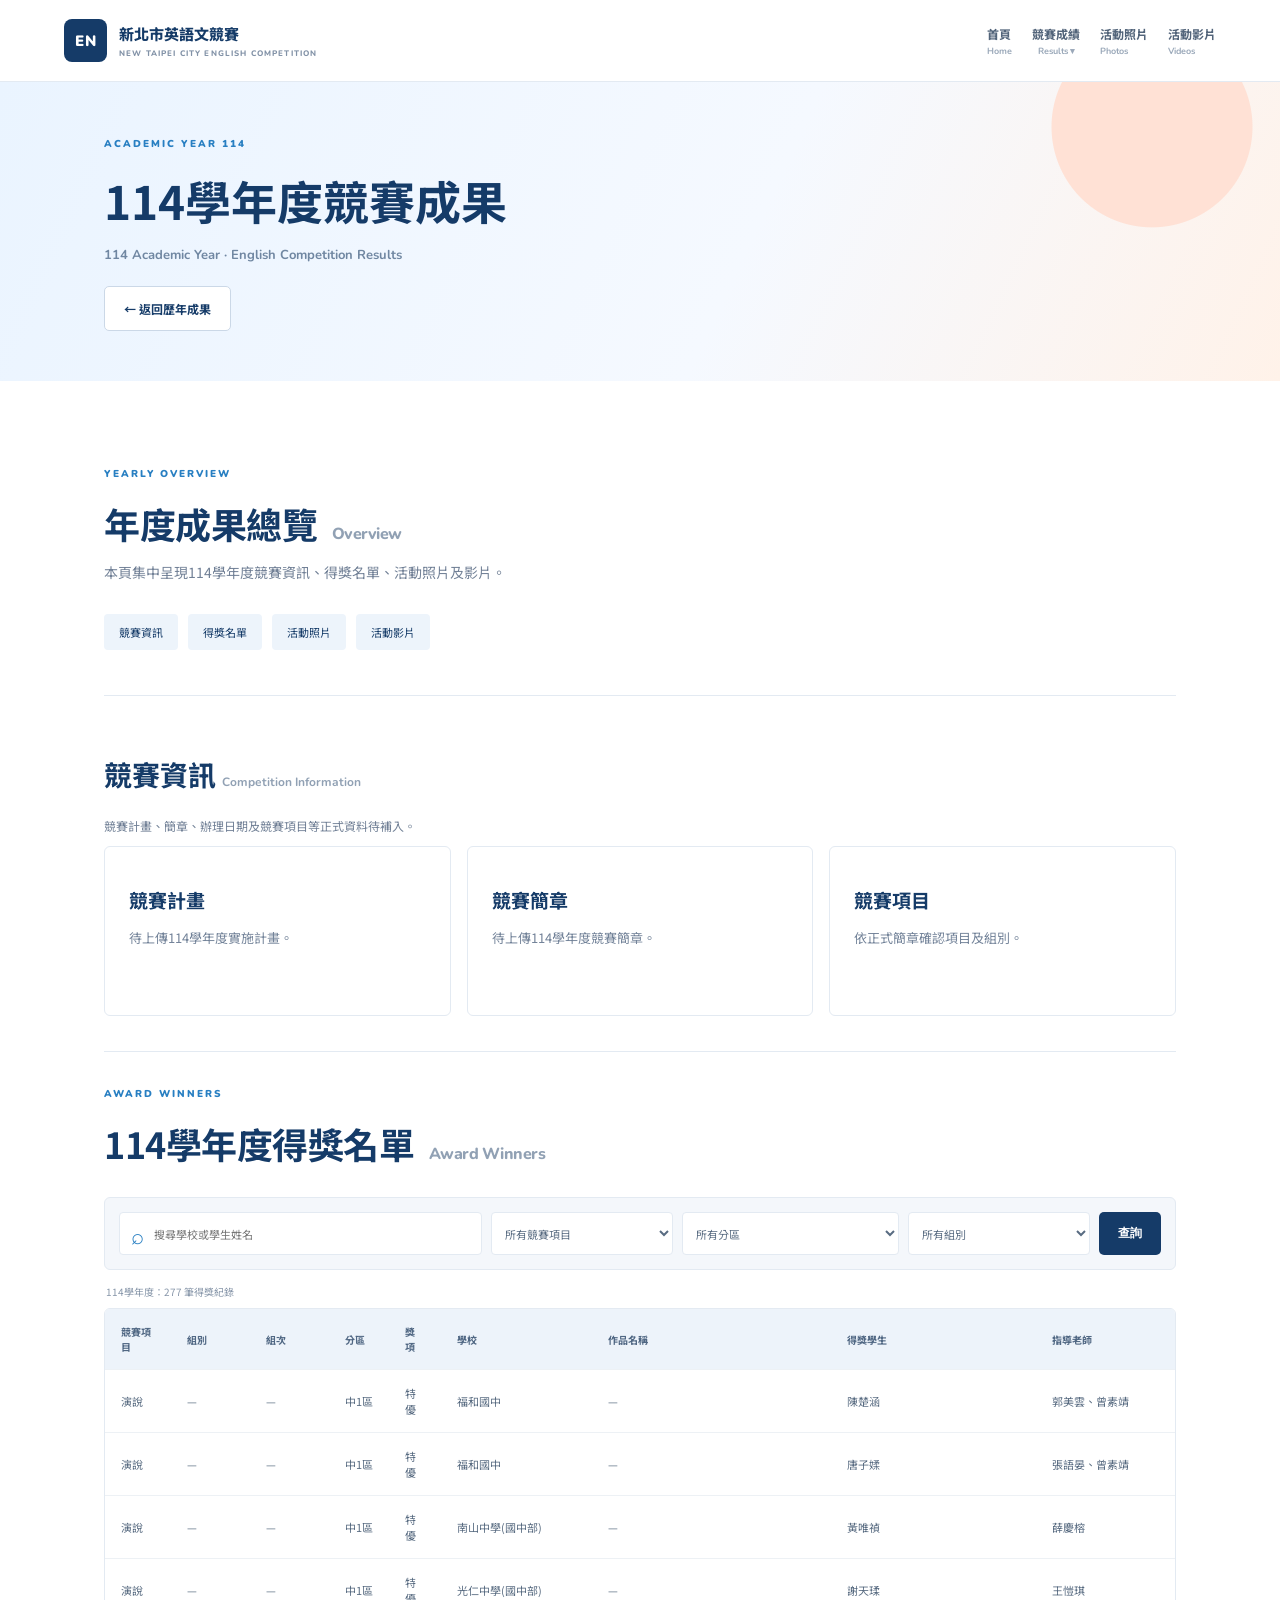
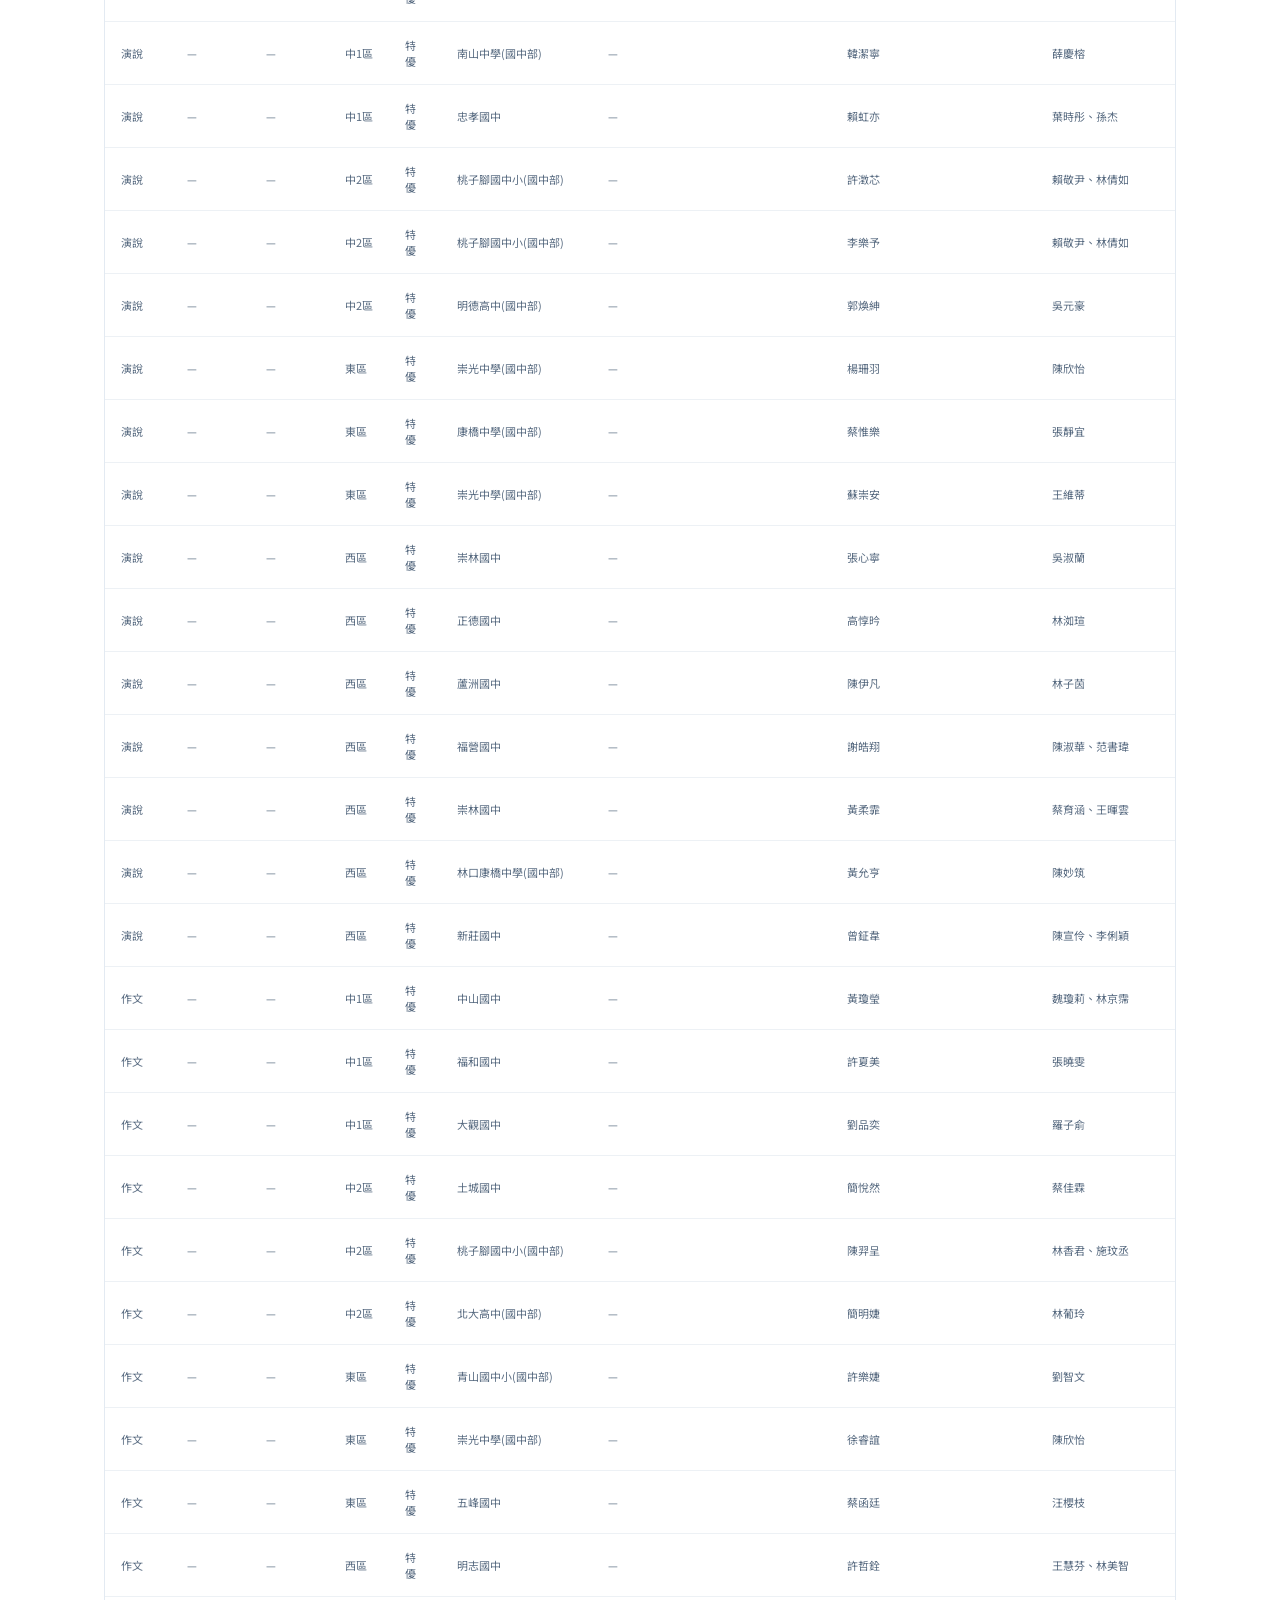
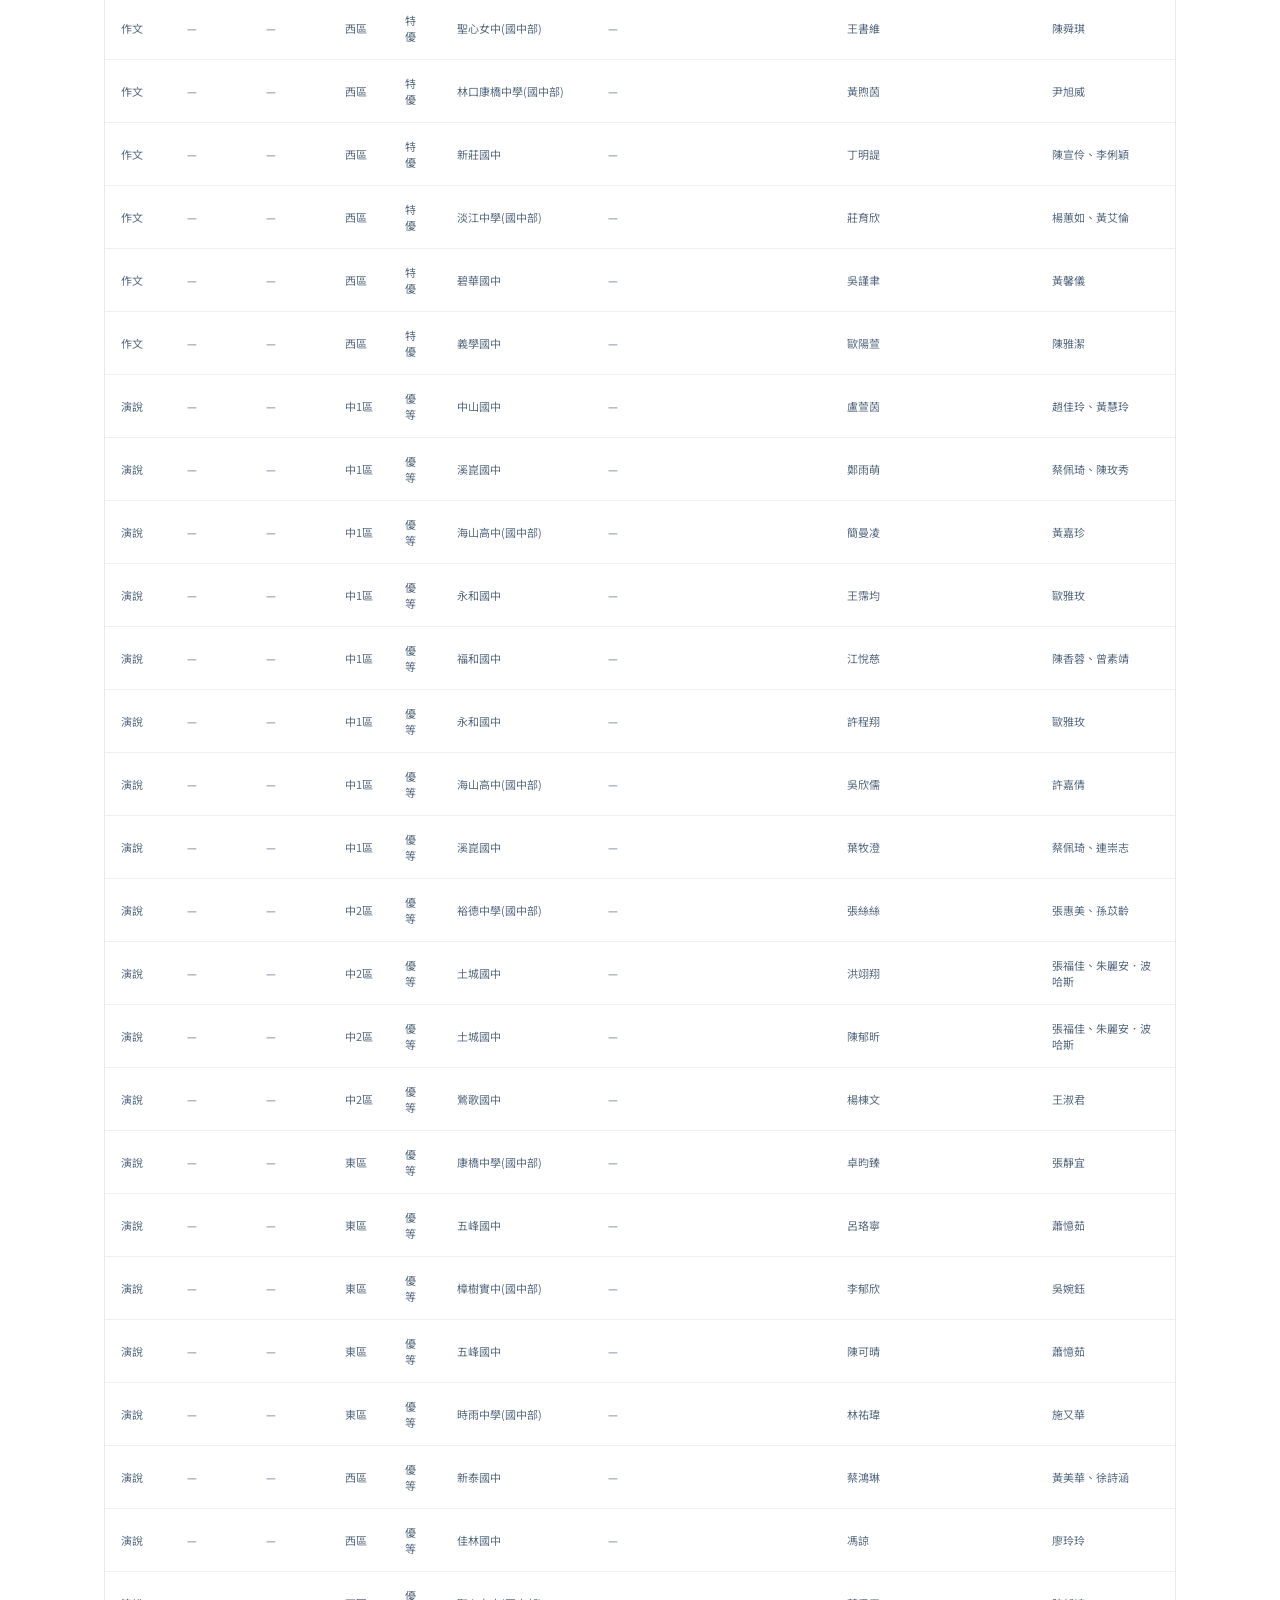
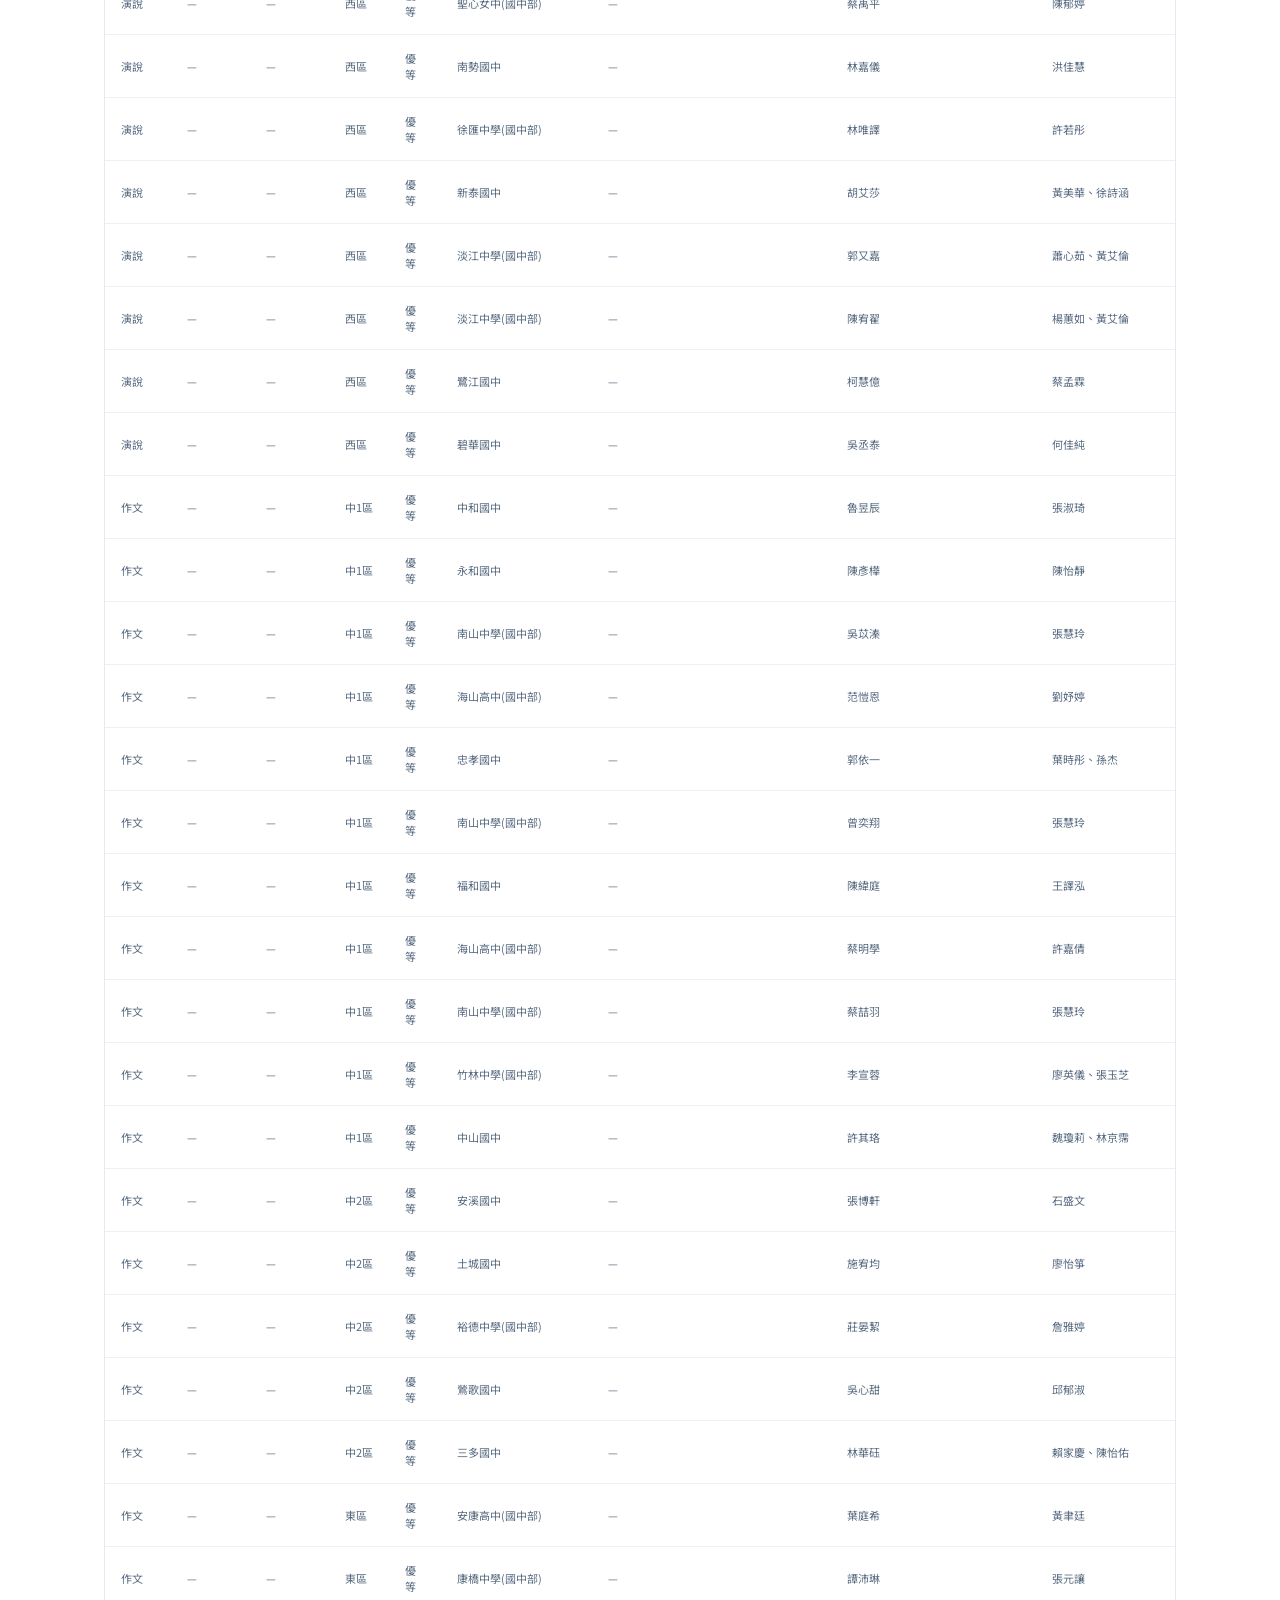
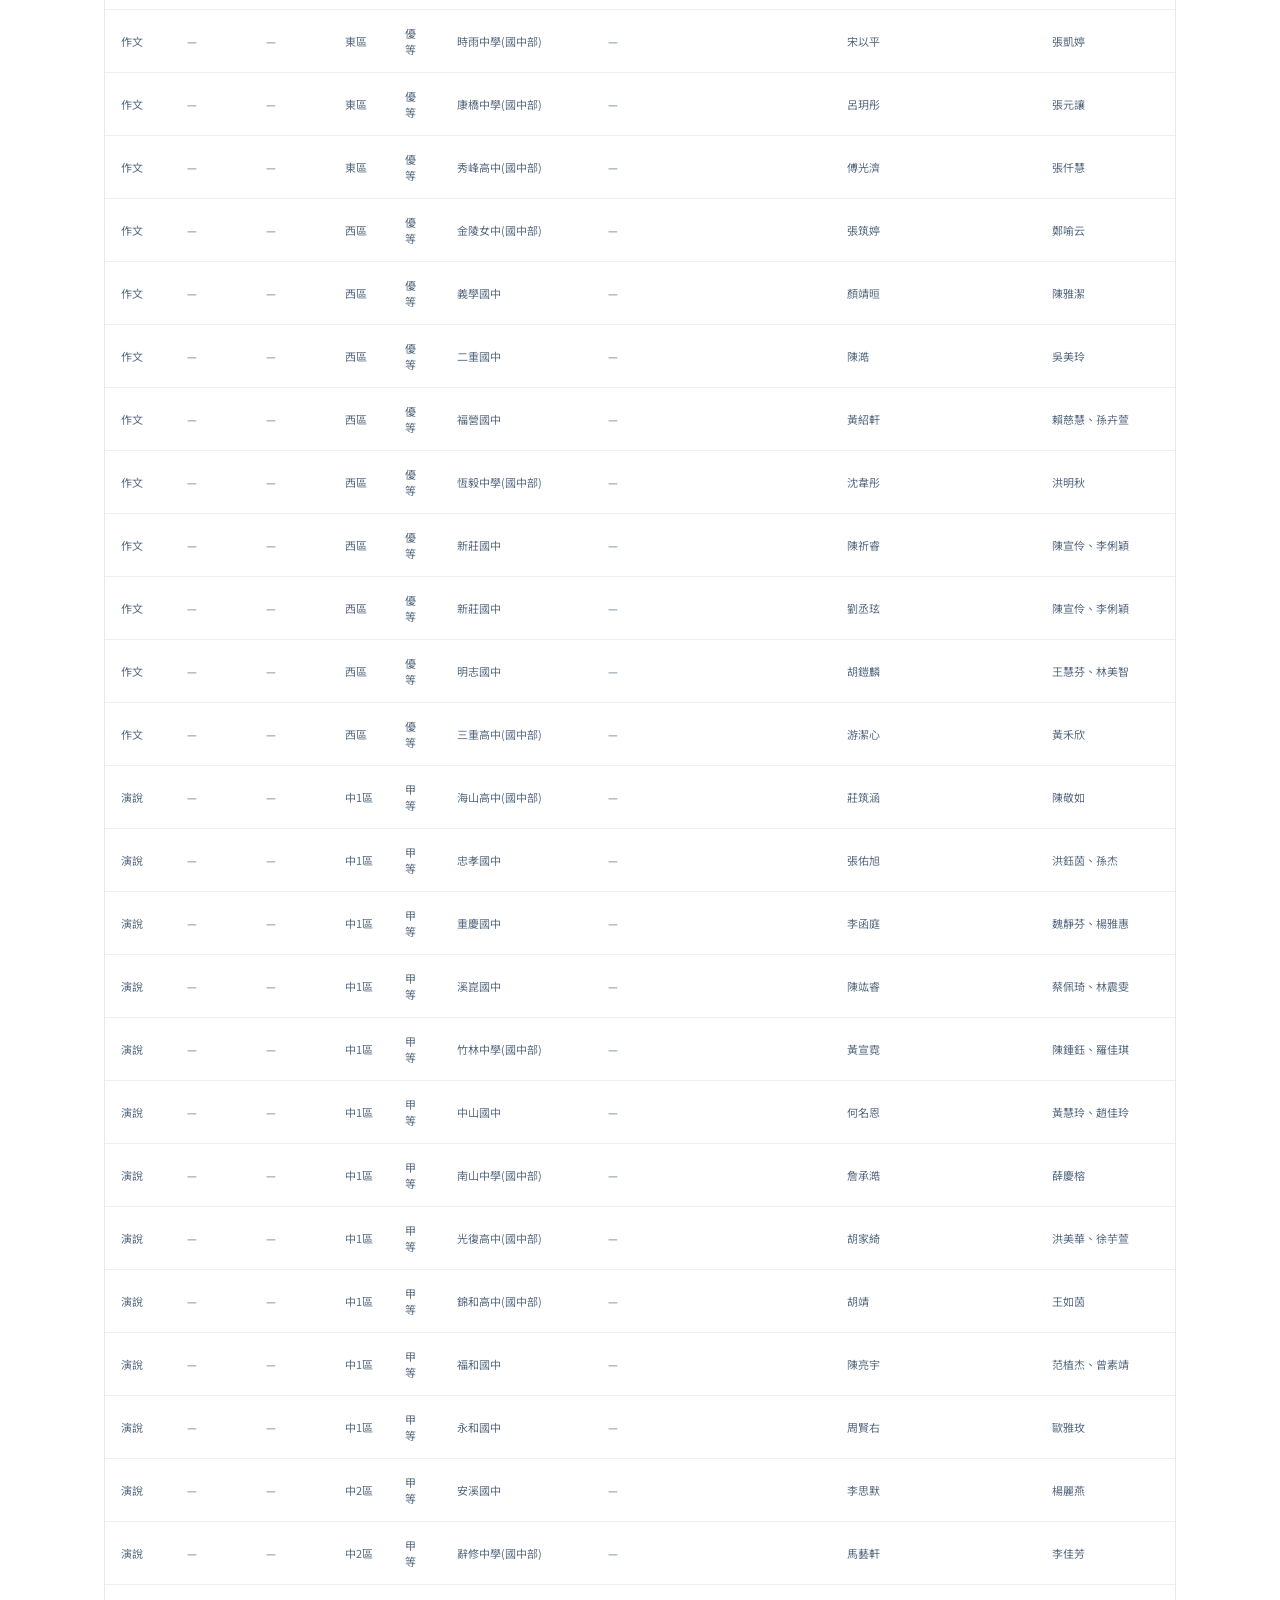
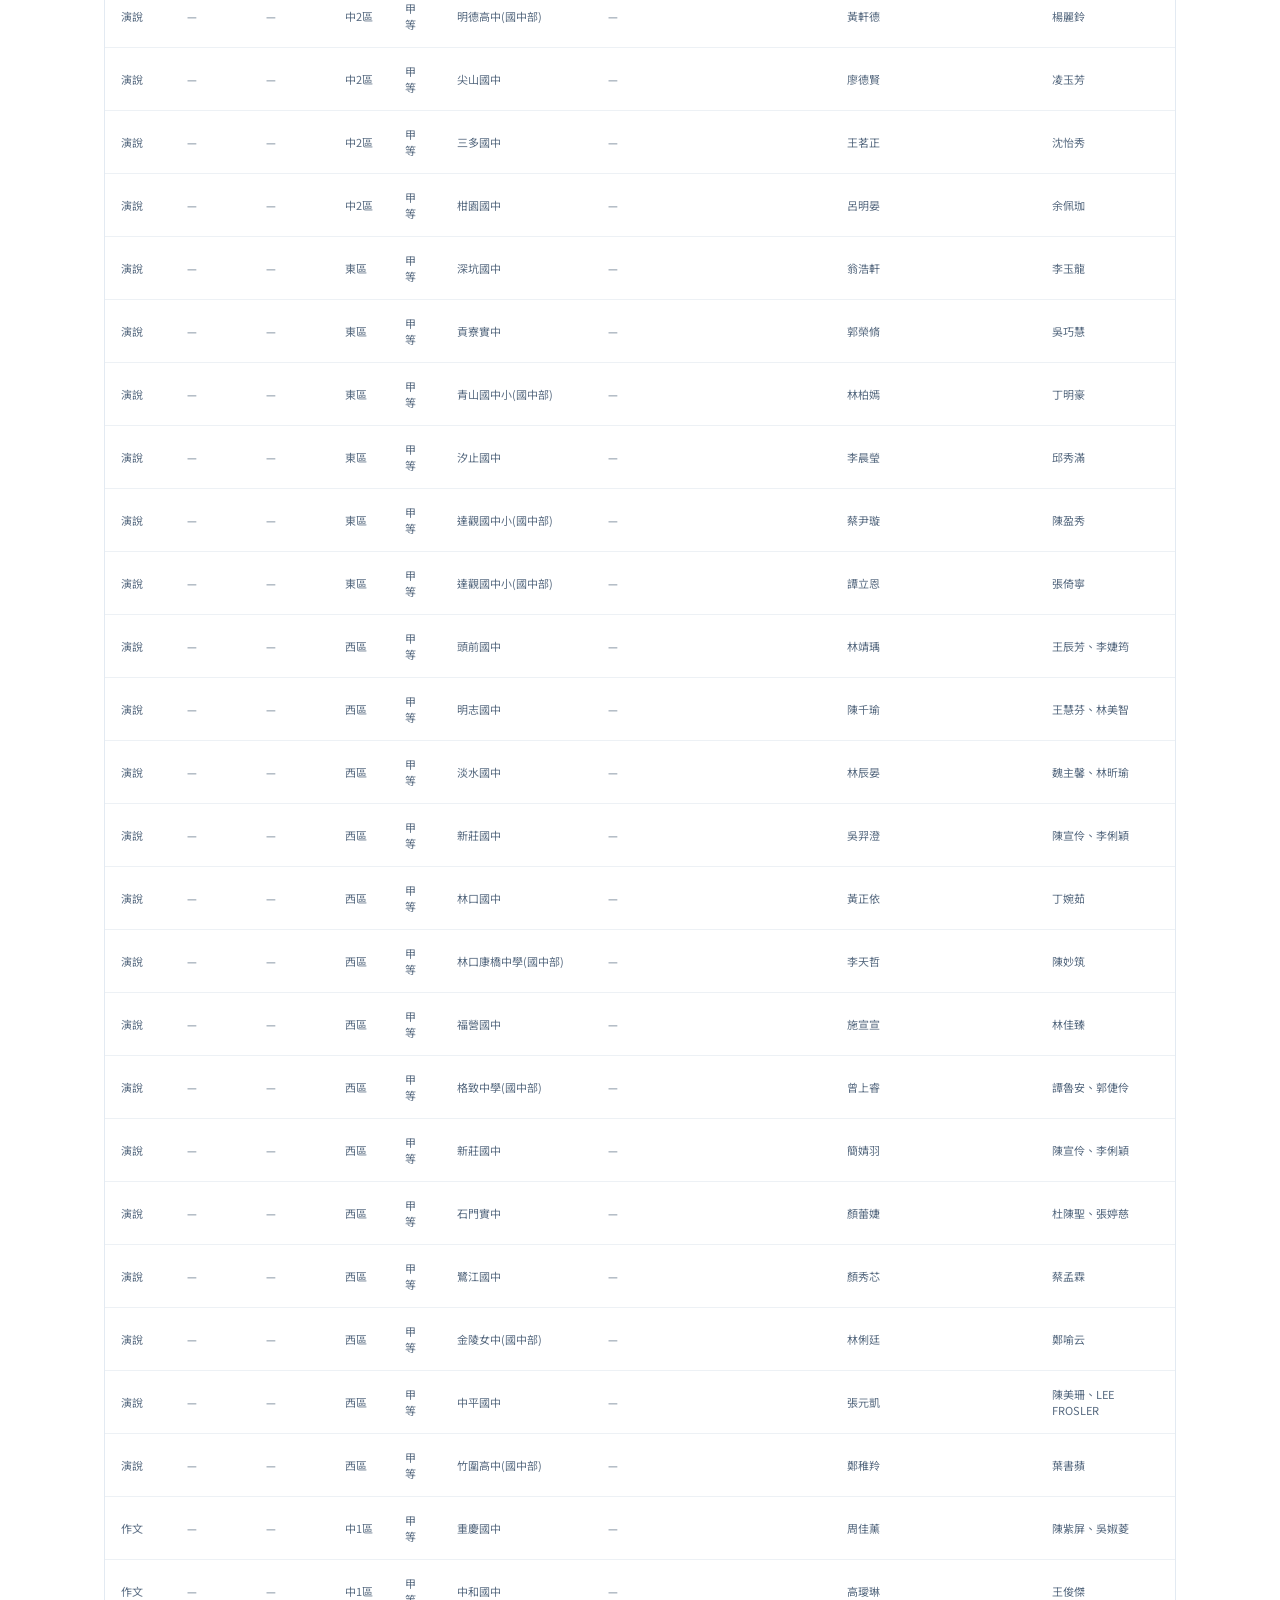
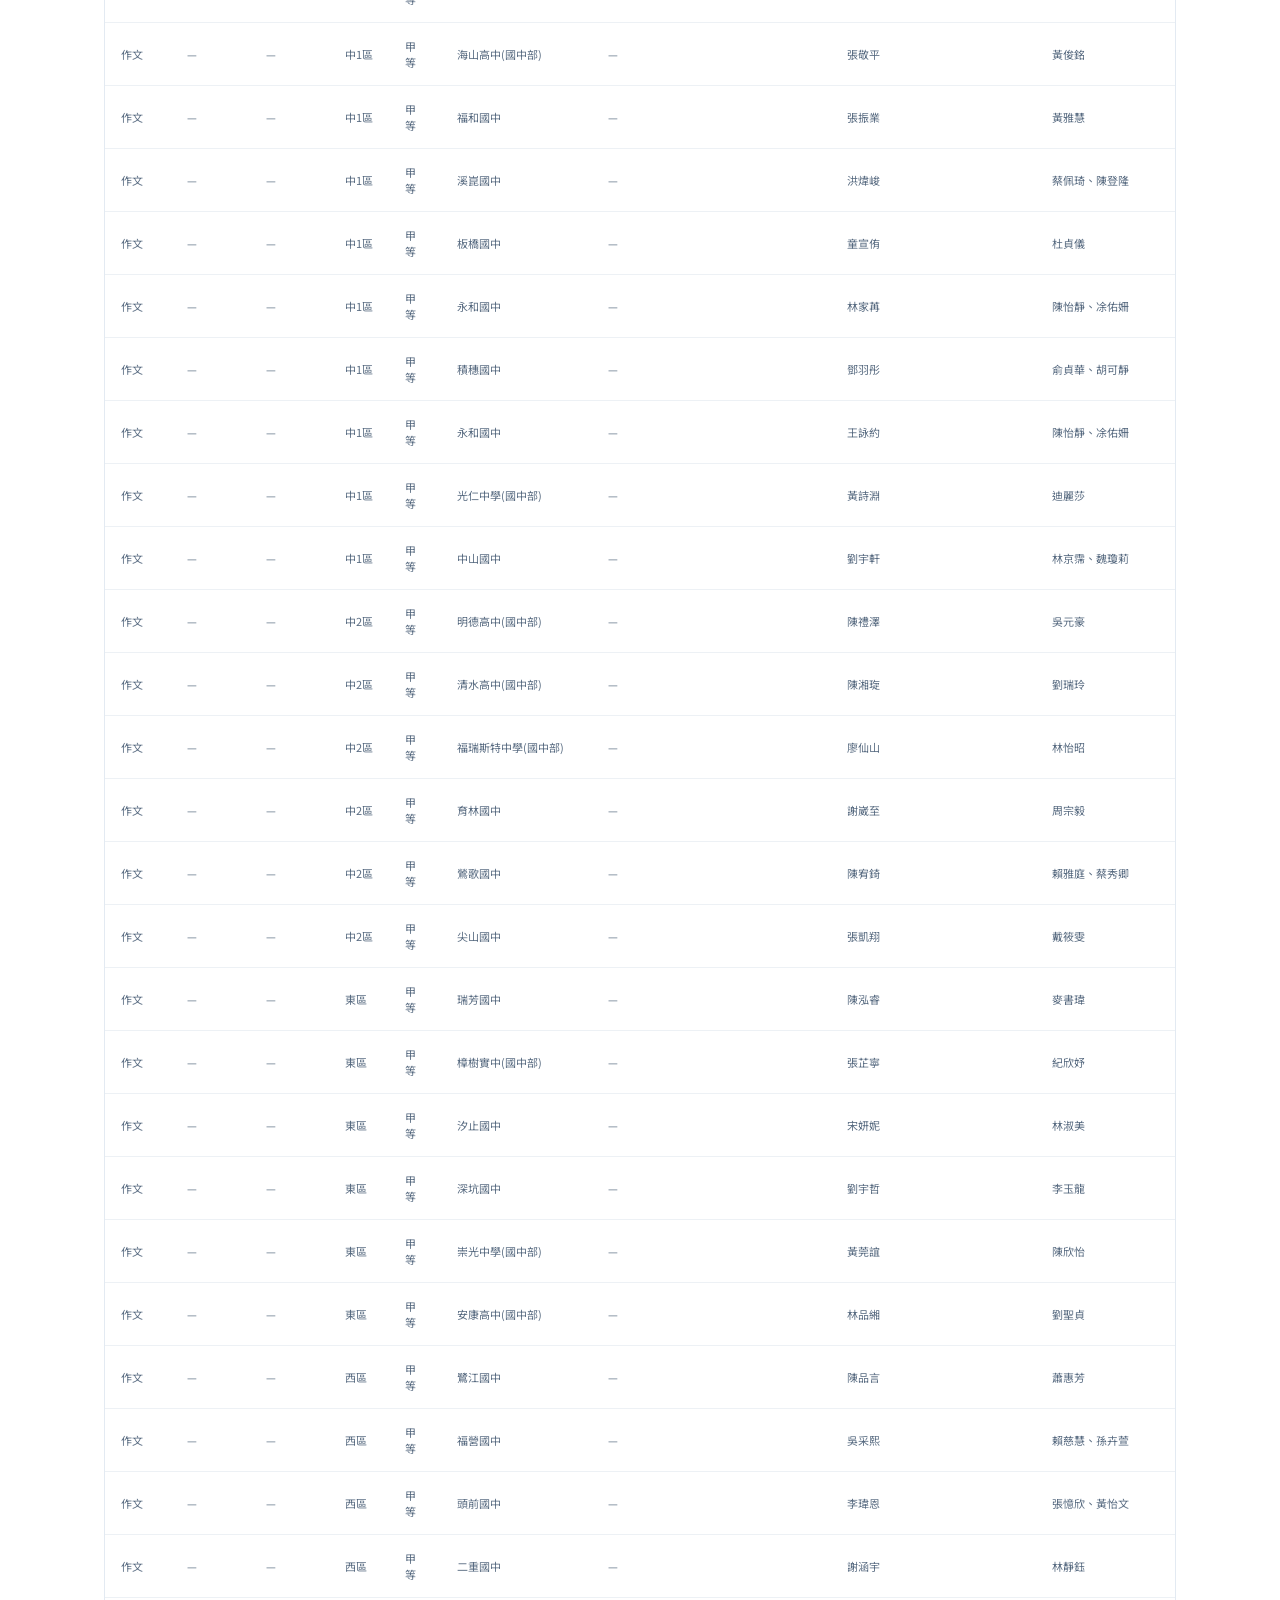
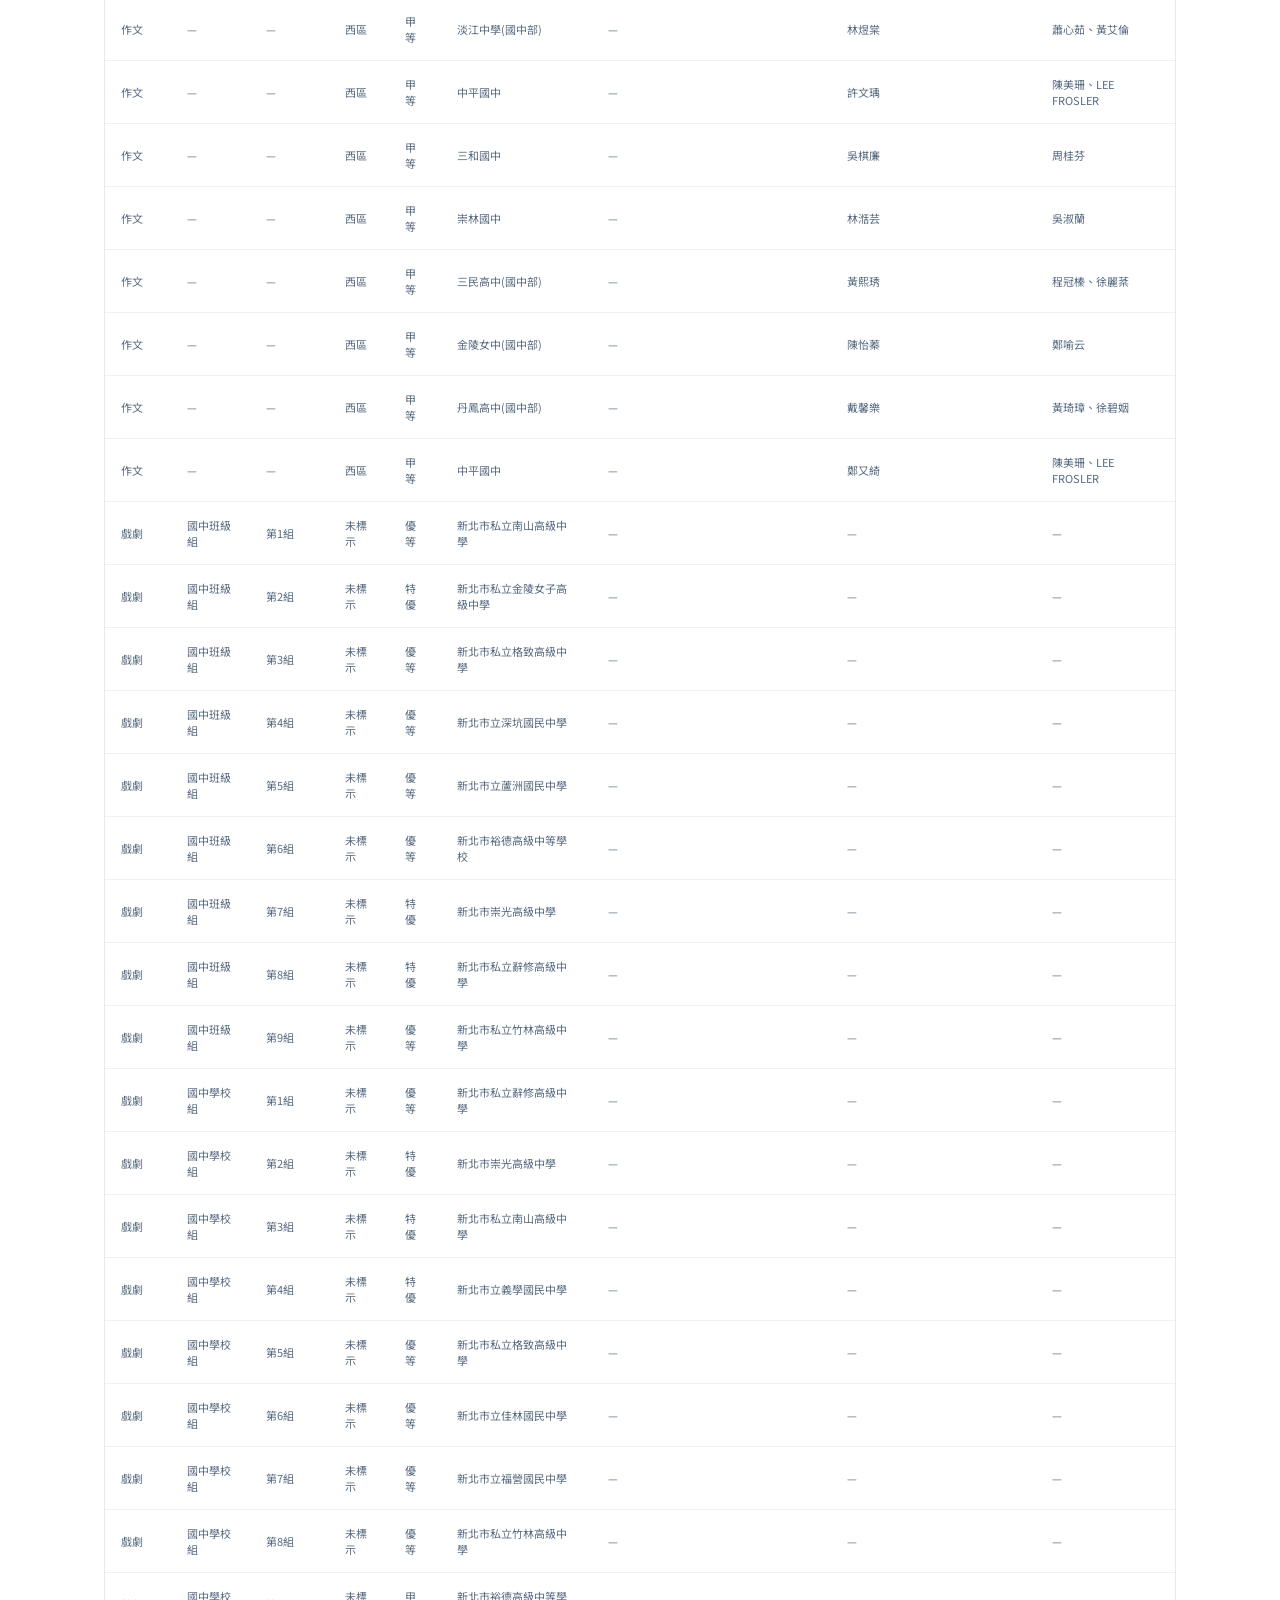
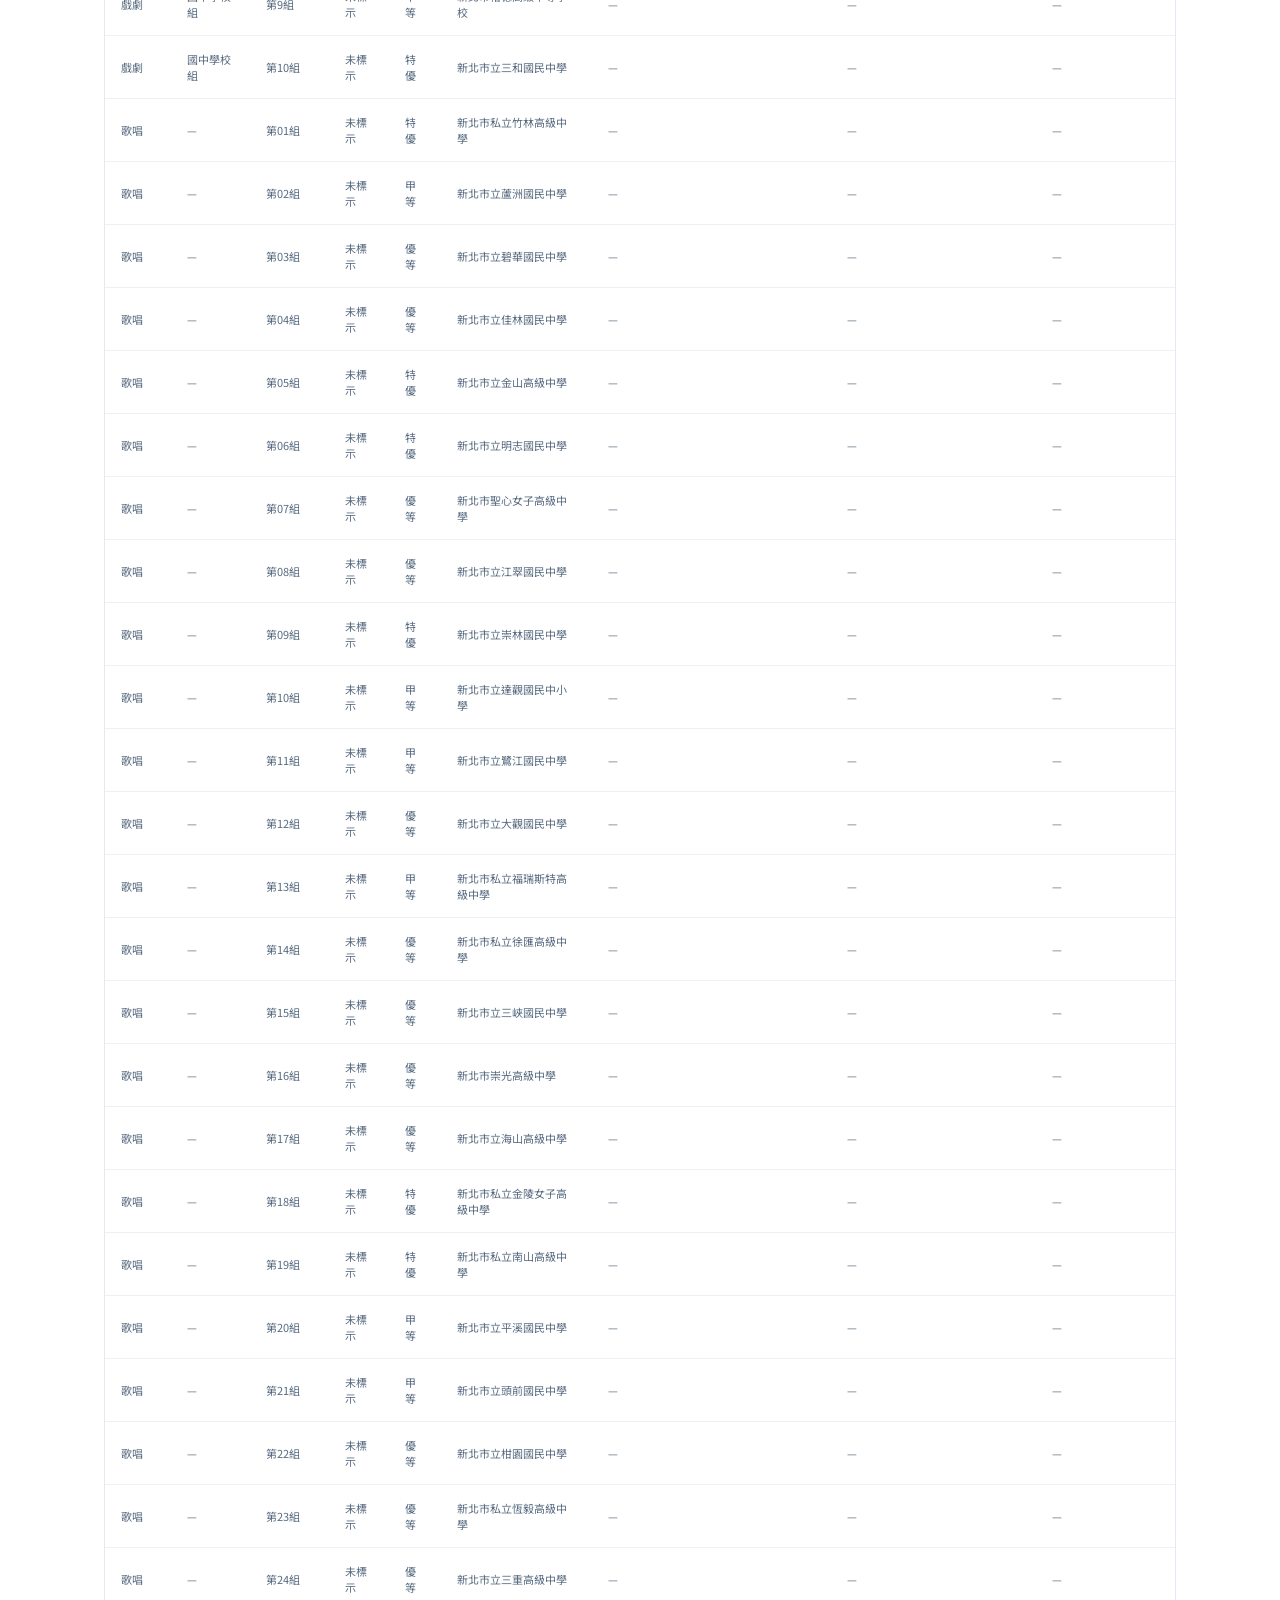
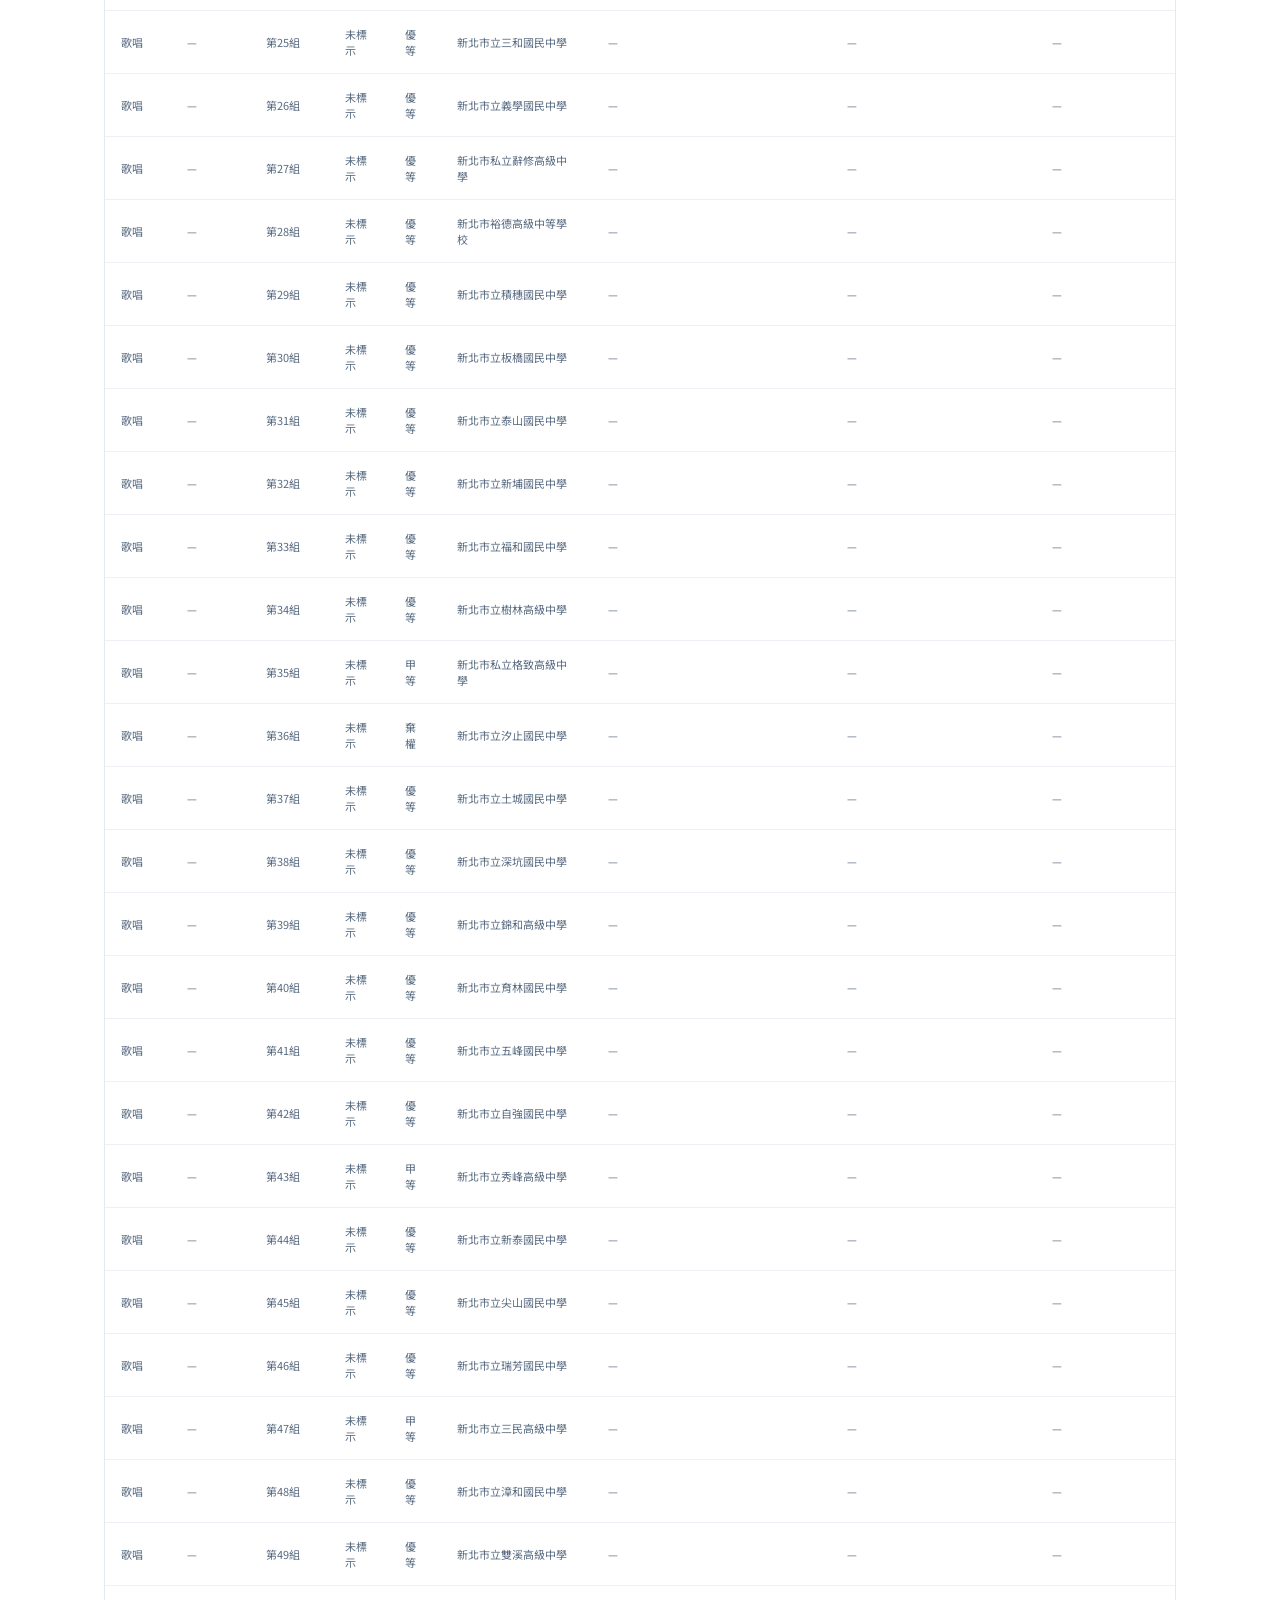
==== ntpc-english-competition-final/years/114/index.html @ 0cd6ee26 "Add files via upload" ====
<!doctype html>
<html lang="zh-Hant"><head><meta charset="utf-8"><meta name="viewport" content="width=device-width,initial-scale=1"><meta name="description" content="114學年度新北市英語文競賽成果"><title>114學年度競賽成果｜新北市英語文競賽</title><link rel="stylesheet" href="../../css/style.css"></head>
<body>
<header class="header"><a class="brand" href="../../index.html"><span class="brand-icon">EN</span><span class="brand-name">新北市英語文競賽<small>NEW TAIPEI CITY ENGLISH COMPETITION</small></span></a><button class="nav-toggle" id="navToggle" aria-label="開啟導覽選單">☰</button><nav class="nav" id="nav"><a href="../../index.html">首頁<small>Home</small></a><div class="nav-dropdown"><button class="nav-drop-button" id="resultsMenu">競賽成績 <small>Results ▾</small></button><div class="dropdown-panel"><a href="index.html">114學年度成果</a><a href="../115/index.html">115學年度競賽資訊</a><a href="../../archives/index.html">歷年成果總覽</a><a href="../../index.html#winners">跨年度得獎查詢</a></div></div><a href="../../index.html#photos">活動照片<small>Photos</small></a><a href="../../index.html#videos">活動影片<small>Videos</small></a></nav></header>
<main>
<section class="year-hero"><div class="section"><p class="eyebrow">ACADEMIC YEAR 114</p><h1>114學年度競賽成果</h1><p>114 Academic Year · English Competition Results</p><a class="button secondary" href="../../archives/index.html">← 返回歷年成果</a></div></section>
<section class="section year-content">
 <div class="section-heading"><p class="eyebrow">YEARLY OVERVIEW</p><h2>年度成果總覽 <span>Overview</span></h2><p>本頁集中呈現114學年度競賽資訊、得獎名單、活動照片及影片。</p></div>
 <div class="year-shortcuts"><a href="#yearInfo">競賽資訊</a><a href="#yearWinners">得獎名單</a><a href="#yearPhotos">活動照片</a><a href="#yearVideos">活動影片</a></div>
 <section id="yearInfo" class="year-block"><h2>競賽資訊 <span>Competition Information</span></h2><p class="muted">競賽計畫、簡章、辦理日期及競賽項目等正式資料待補入。</p><div class="info-grid"><article class="info-card"><h3>競賽計畫</h3><p>待上傳114學年度實施計畫。</p></article><article class="info-card"><h3>競賽簡章</h3><p>待上傳114學年度競賽簡章。</p></article><article class="info-card"><h3>競賽項目</h3><p>依正式簡章確認項目及組別。</p></article></div></section>
 <section id="yearWinners" class="year-block"><div class="section-heading"><p class="eyebrow">AWARD WINNERS</p><h2>114學年度得獎名單 <span>Award Winners</span></h2></div><div class="search-panel"><label class="search-input"><span>⌕</span><input id="yearKeyword" type="search" placeholder="搜尋學校或學生姓名"></label><select id="yearCategory"><option value="">所有競賽項目</option></select><select id="yearDistrict"><option value="">所有分區</option></select><select id="yearLevel"><option value="">所有組別</option></select><button class="button export-button" id="yearSearch" type="button">查詢</button></div><div class="table-meta"><span id="yearMeta">正式名單整理中</span></div><div class="table-wrap"><table><thead><tr><th>競賽項目</th><th>組別</th><th>組次</th><th>分區</th><th>獎項</th><th>學校</th><th>作品名稱</th><th>得獎學生</th><th>指導老師</th></tr></thead><tbody id="yearWinnerBody"><tr><td colspan="9" class="empty">114學年度得獎名單整理中</td></tr></tbody></table></div></section>
 <div class="year-media-pair"><section id="yearPhotos" class="year-block"><div class="section-heading"><p class="eyebrow">PHOTO GALLERY</p><h2>活動照片 <span>Photos</span></h2></div><div class="photo-grid" id="yearPhotoGrid"></div></section>
 <section id="yearVideos" class="year-block"><div class="section-heading"><p class="eyebrow">VIDEO HIGHLIGHTS</p><h2>活動影片 <span>Videos</span></h2></div><label class="video-filter-label">競賽項目 <select id="yearVideoCategory"><option value="">所有項目</option></select></label><div class="video-layout"><div id="yearVideoFeature"><div class="video-placeholder"><span>▶</span><b>影片資料待整理</b></div></div><div class="video-list" id="yearVideoList"></div></div></section></div>
</section>
</main><footer class="footer"><div class="footer-inner"><div><strong>新北市英語文競賽成果專區</strong><small>NEW TAIPEI CITY ENGLISH COMPETITION</small></div><p>114學年度成果典藏</p><small class="copyright"><a href="../../index.html">回首頁</a>｜資料依正式公告為準</small></div></footer>
<script src="../../js/year.js"></script></body></html>
---- ntpc-english-competition-final/css/style.css ----
@import url('https://fonts.googleapis.com/css2?family=Noto+Sans+TC:wght@400;500;600;700;800;900&family=Nunito:wght@500;600;700;800;900&display=swap');
:root{--navy:#173b68;--blue:#3476bd;--pale:#edf4fb;--ink:#24364b;--muted:#718096;--line:#e3eaf2}
*{box-sizing:border-box}html{scroll-behavior:smooth;scroll-padding-top:90px}body{margin:0;font-family:"Noto Sans TC",sans-serif;color:var(--ink);background:#fff}a{color:inherit;text-decoration:none}.header{height:82px;padding:0 max(calc((100% - 1180px)/2),5%);display:flex;align-items:center;justify-content:space-between;background:#fff;border-bottom:1px solid var(--line);position:sticky;top:0;z-index:20}.brand{display:flex;align-items:center;gap:12px}.brand-icon{width:43px;height:43px;border-radius:8px;background:var(--navy);color:#fff;display:grid;place-items:center;font:900 15px Nunito;letter-spacing:1px}.brand-name{font-size:15px;font-weight:800;color:var(--navy)}.brand-name small{display:block;font:800 8px Nunito;letter-spacing:1.15px;color:#8292a7;margin-top:4px}.nav{display:flex;align-items:center;gap:20px}.nav>a,.nav-drop-button{font:700 12px "Noto Sans TC";color:#52647a;white-space:nowrap;background:none;border:0;cursor:pointer;padding:8px 0}.nav a small,.nav-drop-button small{display:block;font:700 9px Nunito;color:#9aa8b9;margin-top:3px}.nav a:hover,.nav-drop-button:hover{color:var(--blue)}.nav-dropdown{position:relative}.dropdown-panel{display:none;position:absolute;top:100%;left:-12px;min-width:180px;background:#fff;border:1px solid var(--line);box-shadow:0 12px 25px #173b6818;padding:7px;border-radius:5px}.dropdown-panel.show,.nav-dropdown:hover .dropdown-panel{display:block}.dropdown-panel a{display:block;padding:11px 12px;font-size:11px;color:#52647a;border-radius:3px}.dropdown-panel a:hover{background:#f1f6fb;color:var(--blue)}.nav-toggle{display:none;border:0;background:none;font-size:24px;color:var(--navy)}
.hero{background:#f0f5fb;overflow:hidden}.hero-inner{max-width:1120px;min-height:470px;margin:auto;padding:70px 24px 60px;display:flex;align-items:center;justify-content:space-between;gap:40px}.hero-copy{max-width:590px}.eyebrow{font:900 10px Nunito;letter-spacing:2px;color:var(--blue);margin:0 0 16px}.hero h1{font-size:clamp(38px,5vw,58px);line-height:1.35;letter-spacing:-1.7px;color:var(--navy);margin:0;font-weight:900}.hero h1 span{color:var(--blue)}.hero-en{font:800 17px Nunito;color:#54779f;margin:15px 0 10px}.hero-desc{font-size:13px;line-height:2;color:#687b92;max-width:470px}.hero-actions{display:flex;gap:12px;margin-top:26px;flex-wrap:wrap}.button{display:inline-flex;align-items:center;gap:16px;padding:13px 19px;border-radius:5px;font-size:12px;font-weight:700;cursor:pointer}.primary{background:var(--navy);color:#fff}.secondary{border:1px solid #cbd8e7;color:var(--navy);background:#fff}.export-button{background:var(--navy);color:#fff;border:0;justify-content:center}.button:hover{opacity:.88}.hero-visual{width:390px;height:310px;position:relative;flex:none;display:grid;place-items:center}.visual-panel{width:280px;height:270px;background:var(--navy);color:#fff;padding:31px 27px;display:flex;flex-direction:column;justify-content:center;box-shadow:18px 18px 0 #d3e1f0}.visual-kicker{font:800 10px Nunito;letter-spacing:3px;color:#b7d1ed}.visual-panel strong{font:900 38px/1.1 Nunito;margin:20px 0}.visual-panel em{font-style:normal;color:#9fc4ed}.visual-line{width:45px;height:3px;background:#9fc4ed}.visual-foot{font:800 8px Nunito;letter-spacing:2px;color:#b7d1ed;margin-top:22px}.float-tag{position:absolute;background:#fff;color:var(--blue);padding:9px 15px;font:900 10px Nunito;box-shadow:0 5px 20px #193a5b12}.tag-one{top:20px;left:0}.tag-two{right:0;top:95px}.tag-three{bottom:12px;left:35px}.hero-bottom{border-top:1px solid #dfe8f2;max-width:1120px;margin:auto;padding:15px 24px;display:flex;justify-content:space-between;color:#8799ad;font-size:9px}.quick-stats{max-width:1120px;margin:auto;padding:28px 24px;display:flex;align-items:center;justify-content:space-around;border-bottom:1px solid var(--line);gap:20px}.stat{display:flex;align-items:center;gap:12px}.stat strong{font:900 30px Nunito;color:var(--blue)}.stat span{font-size:11px;font-weight:700;color:#52647a}.stat span small{display:block;font:700 9px Nunito;color:#98a6b7}.stat-note{font-size:10px;color:#98a6b7;max-width:160px;line-height:1.6}
.section{max-width:1120px;margin:auto;padding:78px 24px}.section-heading{margin-bottom:28px}.section-heading h2{font-size:30px;color:var(--navy);margin:0 0 10px}.section-heading h2 span{font:800 14px Nunito;color:#91a1b4;margin-left:7px}.section-heading>p:last-child{font-size:12px;color:var(--muted);line-height:1.9;margin:0;max-width:720px}.info-grid{display:grid;grid-template-columns:repeat(3,1fr);gap:16px}.info-card{border:1px solid var(--line);padding:24px;min-height:170px;border-radius:6px}.card-number{font:800 12px Nunito;color:var(--blue)}.info-card h3{font-size:16px;color:var(--navy);margin:15px 0 8px}.info-card p{font-size:11px;line-height:1.9;color:#738399}.info-card small,.notice{font-size:10px;color:#98a5b5}.notice{line-height:1.8;margin-top:15px}.results-band{background:var(--navy);color:#fff}.results-inner{max-width:1072px;margin:auto;padding:48px 24px;display:flex;align-items:center;justify-content:space-between}.eyebrow.light{color:#b7d1ed}.results-inner h2{font-size:30px;line-height:1.4;margin:0 0 10px}.results-inner p:not(.eyebrow){font-size:12px;color:#c3d2e3}.light-button{background:#fff;color:var(--navy)}
.search-panel{display:grid;grid-template-columns:2fr 1fr 1.2fr 1fr auto;gap:9px;padding:14px;background:#f4f7fb;border:1px solid var(--line);border-radius:6px}.search-input{display:flex;align-items:center;background:#fff;border:1px solid var(--line);padding:0 11px;border-radius:4px;gap:8px}.search-input span{font-size:22px;color:var(--blue)}.search-input input{width:100%;height:41px;border:0;outline:0;font:11px "Noto Sans TC"}.search-panel select,.video-filters select,.video-filter-label select{min-width:0;border:1px solid var(--line);border-radius:4px;background:#fff;color:#596c82;padding:0 9px;font:11px "Noto Sans TC"}.table-meta{display:flex;justify-content:space-between;color:#8796a9;font-size:10px;padding:14px 2px 9px}.table-wrap{overflow:auto;border:1px solid var(--line);border-radius:6px}table{border-collapse:collapse;width:100%;min-width:700px;text-align:left}th{background:#edf3fa;color:#506783;font-size:10px;padding:15px 16px}td{font-size:11px;color:#586b81;padding:15px 16px;border-top:1px solid #edf1f5}.empty{text-align:center;padding:40px 15px;color:#71839a;line-height:2}.empty small{font-size:10px;color:#9aa8b8}.soft-section,.archive-section{background:#f6f8fb}.media-toolbar,.video-filters{display:flex;gap:20px;align-items:center;margin-bottom:15px;font-size:11px;color:#718096}.media-toolbar select,.video-filters select{padding:8px 10px}.photo-grid{display:grid;grid-template-columns:repeat(3,1fr);gap:15px}.media-placeholder{height:190px;background:#e8eff7;border:1px solid #dce6f1;display:flex;flex-direction:column;align-items:center;justify-content:center;color:#57769a;border-radius:5px}.media-placeholder span{font:800 28px Nunito;color:#9cb4cf}.media-placeholder b{font-size:12px;margin-top:12px}.media-placeholder small{font-size:10px;color:#8799ad;margin-top:7px}.photo-card{margin:0;border:1px solid var(--line);background:#fff}.photo-card img{width:100%;height:220px;object-fit:cover;display:block}.photo-card figcaption{padding:10px;font-size:11px;color:#52647a}.video-layout{display:grid;grid-template-columns:1.5fr 1fr;gap:16px}.video-placeholder{aspect-ratio:16/9;background:#eaf0f7;border:1px solid var(--line);display:flex;flex-direction:column;align-items:center;justify-content:center;color:#607d9e}.video-placeholder>span{width:45px;height:45px;display:grid;place-items:center;background:var(--navy);color:#fff;border-radius:50%;margin-bottom:13px}.video-placeholder b{font-size:13px}.video-placeholder small{font-size:10px;color:#8999ac;margin-top:7px}.video-frame{width:100%;aspect-ratio:16/9;border:0}.video-list{display:flex;flex-direction:column;gap:9px}.video-item{padding:13px;border:1px solid var(--line);border-radius:5px;display:flex;gap:12px;align-items:center;background:#fff;text-align:left;cursor:pointer}.video-thumb{width:65px;height:45px;background:#eaf0f7;display:grid;place-items:center;color:var(--blue)}.video-item b{display:block;font-size:11px;color:var(--navy)}.video-item small,.video-list-empty{font-size:10px;color:#8b9aac}.video-list-empty{padding:20px;border:1px solid var(--line)}.archive-section{background:#fff}.archive-grid{display:grid;grid-template-columns:repeat(3,1fr);gap:15px}.archive-card{border:1px solid var(--line);padding:22px;border-radius:5px;min-height:180px;display:flex;flex-direction:column;align-items:flex-start}.archive-card.current{background:#f2f6fb;border-color:#dce7f3}.archive-year{font:900 38px Nunito;color:var(--blue);line-height:1}.archive-label{font-size:9px;color:#8b9caf;margin:3px 0 15px}.archive-card b{font-size:13px;color:var(--navy)}.archive-card small{font:700 9px Nunito;color:#8d9db0;margin-top:6px}.archive-link{font-size:10px;color:var(--blue);font-weight:700;margin-top:auto;padding-top:18px}.archive-more{margin-top:20px}.year-hero{background:#f0f5fb}.year-hero .section{padding-top:55px;padding-bottom:50px}.year-hero h1{font-size:34px;color:var(--navy);margin:0 0 10px}.year-hero p:not(.eyebrow){font:700 13px Nunito;color:#7087a2;margin-bottom:22px}.year-content{padding-top:55px}.year-shortcuts{display:flex;gap:10px;flex-wrap:wrap;margin-bottom:45px}.year-shortcuts a{padding:10px 15px;background:#edf4fb;color:var(--navy);font-size:11px;border-radius:4px}.year-block{padding:35px 0;border-top:1px solid var(--line)}.year-block>h2{font-size:22px;color:var(--navy)}.year-block>h2 span{font:700 12px Nunito;color:#91a1b4}.muted{font-size:12px;color:#718096}.video-filter-label{font-size:11px;color:#718096}.footer{background:#142f52;color:#fff}.footer-inner{max-width:1120px;margin:auto;padding:30px 24px;display:grid;grid-template-columns:1fr 1fr;gap:10px}.footer-inner strong{font-size:13px}.footer-inner small{display:block;font:700 8px Nunito;letter-spacing:1px;color:#a9bed6;margin-top:5px}.footer-inner p{text-align:right;font-size:11px;color:#c8d5e4}.copyright{grid-column:1/-1;border-top:1px solid #ffffff22;padding-top:14px;margin-top:8px;color:#91a8c2!important}
@media(max-width:950px){.nav{gap:12px}.nav>a,.nav-drop-button{font-size:11px}.search-panel{grid-template-columns:2fr 1fr 1fr}.search-input{grid-column:1/-1}.export-button{min-height:40px}}
@media(max-width:700px){.header{height:68px;padding:0 18px}.brand-icon{width:38px;height:38px}.brand-name{font-size:13px}.brand-name small{font-size:7px}.nav-toggle{display:block}.nav{display:none;position:absolute;top:68px;left:0;right:0;background:#fff;padding:15px 22px 20px;box-shadow:0 12px 20px #142f5215;align-items:stretch;flex-direction:column;gap:8px}.nav.open{display:flex}.nav>a,.nav-drop-button{width:100%;text-align:left;padding:9px 0}.nav a small,.nav-drop-button small{display:inline;margin-left:6px}.dropdown-panel{position:static;box-shadow:none;border:0;border-left:2px solid #dce7f3;margin:3px 0 6px 7px}.hero-inner{padding:50px 22px 40px;display:block}.hero h1{font-size:38px}.hero-en{font-size:14px}.hero-desc{font-size:11px}.hero-visual{width:100%;height:205px;margin-top:25px}.visual-panel{width:205px;height:190px;padding:20px}.visual-panel strong{font-size:28px;margin:12px 0}.hero-bottom{padding:12px 20px;font-size:7px}.quick-stats{padding:20px 12px;gap:8px;flex-wrap:wrap}.stat{gap:5px}.stat strong{font-size:22px}.stat span{font-size:9px}.stat span small{font-size:7px}.stat-note{width:100%;max-width:none;text-align:center}.section{padding:58px 19px}.section-heading h2{font-size:25px}.section-heading h2 span{display:block;margin:4px 0}.section-heading>p:last-child{font-size:11px}.info-grid{grid-template-columns:1fr;gap:10px}.info-card{min-height:0;padding:19px}.results-inner{padding:36px 22px;display:block}.results-inner h2{font-size:25px}.light-button{margin-top:12px}.search-panel{grid-template-columns:1fr 1fr;padding:9px}.search-input{grid-column:1/-1}.search-panel select{height:40px}.export-button{grid-column:1/-1}.table-meta{font-size:9px;gap:10px}.photo-grid{grid-template-columns:1fr}.media-placeholder{height:165px}.photo-card img{height:205px}.video-layout{grid-template-columns:1fr}.archive-grid{grid-template-columns:1fr}.archive-card{min-height:155px}.year-hero h1{font-size:27px}.year-shortcuts{gap:7px}.year-shortcuts a{font-size:10px}.footer-inner{grid-template-columns:1fr;padding:27px 20px}.footer-inner p{text-align:left;margin:8px 0}.copyright{grid-column:1}.video-filters{flex-wrap:wrap}}

/* 2026 visual refresh: brighter, more energetic, with stronger title hierarchy */
:root{--navy:#153b68;--blue:#287fc2;--pale:#eef6ff;--coral:#ff9b83;--sun:#ffd66b;--mint:#a8e3d3}
.hero{position:relative;isolation:isolate;background:radial-gradient(ellipse at 8% 12%,#ffe4d9 0,#ffe4d900 31%),radial-gradient(ellipse at 88% 18%,#d8efff 0,#d8efff00 34%),linear-gradient(118deg,#f5f8ff 0%,#eaf5ff 52%,#fff4ec 100%)}
.hero:before,.hero:after{content:"";position:absolute;z-index:-1;border-radius:50%;pointer-events:none}
.hero:before{width:220px;height:220px;right:7%;top:-105px;background:#ffd66b55}
.hero:after{width:130px;height:130px;left:38%;bottom:-72px;background:#a8e3d366}
.hero-inner{min-height:500px}
.hero h1{font-size:clamp(46px,6vw,72px);line-height:1.23;letter-spacing:-2px}
.hero-en{font-size:20px}.hero-desc{font-size:15px}
.visual-panel{background:linear-gradient(145deg,#173b68 0%,#287fc2 100%);box-shadow:18px 18px 0 #ffd66b;border-radius:8px}
.visual-panel strong{font-size:43px}.float-tag{border-radius:7px;font-size:12px}
.tag-one{background:#fff0e9;color:#d46d55}.tag-two{background:#fff7dc;color:#9b741b}.tag-three{background:#e5f8f2;color:#277d69}
.section-heading h2{font-size:36px;letter-spacing:-.5px}.section-heading h2 span{font-size:16px}.section-heading>p:last-child{font-size:14px}
.info-card h3{font-size:19px}.info-card p{font-size:13px}
.results-band{background:radial-gradient(circle at 88% 15%,#ffffff20 0 75px,transparent 76px),linear-gradient(110deg,#15365f,#287fc2)}
.results-inner h2{font-size:38px}
.year-hero{background:radial-gradient(circle at 90% 15%,#ffe1d5 0 100px,transparent 101px),linear-gradient(115deg,#eaf4ff,#f5f9ff 58%,#fff2e9)}
.year-hero h1{font-size:46px}.year-block>h2{font-size:28px}
.archive-card{background:linear-gradient(145deg,#fff,#f4f8ff);border-radius:9px}
.archive-card.current{background:linear-gradient(145deg,#eaf4ff,#fff3ed);border-color:#cbdff3}
.quick-stats{border-bottom-color:#dce8f5}.stat strong{font-size:34px}
.soft-section{background:linear-gradient(120deg,#f3f8ff,#fff8f3)}
.media-placeholder{background:linear-gradient(145deg,#e8f3ff,#fff0e8);border-radius:8px}
.video-placeholder{background:linear-gradient(145deg,#eaf4ff,#fff2e9);border-radius:8px}
.section{padding-top:86px;padding-bottom:86px}
@media(max-width:700px){.hero-inner{min-height:0}.hero h1{font-size:clamp(39px,10vw,50px);line-height:1.28;letter-spacing:-1.2px}.hero-en{font-size:16px}.hero-desc{font-size:13px}.section-heading h2{font-size:29px}.results-inner h2{font-size:30px}.year-hero h1{font-size:34px}.year-block>h2{font-size:24px}.section{padding-top:62px;padding-bottom:62px}.visual-panel strong{font-size:31px}}


/* Competition category tiles: four clear, colorful entry blocks */
.category-grid{
  display:grid;
  grid-template-columns:repeat(4,minmax(0,1fr));
  gap:20px;
  margin-top:30px;
}
.category-card{
  position:relative;
  min-height:220px;
  padding:28px 25px 24px;
  overflow:hidden;
  border:1px solid #e2eaf3;
  border-radius:16px;
  background:#fff;
  box-shadow:0 8px 24px rgba(25,61,100,.06);
  transition:transform .2s ease, box-shadow .2s ease;
}
.category-card:hover{
  transform:translateY(-5px);
  box-shadow:0 14px 30px rgba(25,61,100,.12);
}
.category-number{
  display:inline-flex;
  align-items:center;
  justify-content:center;
  width:34px;height:34px;
  border-radius:10px;
  background:#fff;
  color:#244d78;
  font-size:13px;
  font-weight:800;
}
.category-symbol{
  position:absolute;
  right:22px;top:16px;
  font-size:54px;
  line-height:1;
  opacity:.24;
}
.category-card h3{
  margin:36px 0 7px;
  color:#173b63;
  font-size:25px;
  font-weight:800;
  letter-spacing:.5px;
}
.category-card p{
  margin:0;
  color:#627d9a;
  font-size:13px;
  font-weight:700;
  letter-spacing:.7px;
}
.category-speech{background:linear-gradient(145deg,#fff4ed,#fff 78%);border-top:5px solid #f3a084}
.category-singing{background:linear-gradient(145deg,#fff8df,#fff 78%);border-top:5px solid #eac65c}
.category-drama{background:linear-gradient(145deg,#edf7ff,#fff 78%);border-top:5px solid #75b8e3}
.category-picture{background:linear-gradient(145deg,#eef9f3,#fff 78%);border-top:5px solid #83c9aa}
@media(max-width:900px){
  .category-grid{grid-template-columns:repeat(2,minmax(0,1fr));}
}
@media(max-width:520px){
  .category-grid{gap:12px;}
  .category-card{min-height:175px;padding:19px 16px 18px;border-radius:12px;}
  .category-card h3{font-size:20px;margin-top:27px;}
  .category-symbol{font-size:42px;right:14px;top:13px;}
}


/* Historical winners section and photo collection refinements */
#winners .section-heading h2{font-size:clamp(30px,3.4vw,40px)}
#photos .section-heading h2{font-size:clamp(30px,3.4vw,40px)}
#photos .media-placeholder{min-height:190px}
#photos .media-placeholder span{font-size:30px}
#photos .media-placeholder b{font-size:18px}


/* Place photo gallery and video highlights side by side on desktop */
.media-duo{
  display:grid;
  grid-template-columns:minmax(0,1fr) minmax(0,1fr);
  gap:30px;
  max-width:1168px;
  margin:0 auto;
  padding:64px 24px 76px;
  background:linear-gradient(120deg,#f3f8ff 0%,#fff8f3 100%);
}
.media-panel{
  min-width:0;
  padding:24px;
  background:rgba(255,255,255,.76);
  border:1px solid #e2eaf3;
  border-radius:14px;
}
.media-panel .section-heading{margin-bottom:22px}
.media-panel .section-heading h2{font-size:clamp(25px,2.4vw,32px)}
.media-panel .section-heading h2 span{display:inline-block;font-size:12px}
.media-panel .section-heading>p:last-child{min-height:44px}
.media-panel .media-toolbar,.media-panel .video-filters{flex-wrap:wrap;gap:10px 14px}
.media-panel .photo-grid{grid-template-columns:repeat(2,minmax(0,1fr));}
.media-panel .media-placeholder{min-height:175px;height:175px}
.media-panel .video-layout{grid-template-columns:1fr}
.media-panel .video-list{max-height:180px;overflow:auto}
@media(max-width:760px){
 .media-duo{grid-template-columns:1fr;padding:42px 18px;gap:20px}
 .media-panel{padding:20px}
}


/* Expandable summaries for the four 115 academic-year competition plans */
.plan-grid{align-items:start}
.plan-card{padding:0;min-height:0}
.plan-card>summary{
  display:block;
  position:relative;
  min-height:218px;
  padding:28px 25px 22px;
  list-style:none;
  cursor:pointer;
  outline-offset:4px;
}
.plan-card>summary::-webkit-details-marker{display:none}
.plan-card>summary::marker{content:""}
.plan-card>summary h3{margin:36px 0 7px}
.plan-hint{
  display:flex;
  justify-content:space-between;
  align-items:center;
  gap:8px;
  margin-top:24px;
  padding-top:12px;
  border-top:1px solid rgba(45,82,120,.13);
  color:#53718f;
  font-size:12px;
  font-weight:700;
}
.plan-hint b{
  display:grid;
  place-items:center;
  width:25px;height:25px;
  border-radius:50%;
  background:#fff;
  color:#24517d;
  font-size:18px;
}
.plan-card[open]>summary .plan-hint b{transform:rotate(45deg)}
.plan-detail{
  padding:0 24px 25px;
  color:#52677e;
  font-size:13px;
  line-height:1.85;
}
.plan-detail h4{
  margin:16px 0 6px;
  color:#173b63;
  font-size:15px;
}
.plan-detail ul{margin:5px 0 12px;padding-left:20px}
.plan-detail li{margin:4px 0}
.plan-detail p{margin:7px 0 12px}
.plan-note{
  padding:10px 12px;
  background:rgba(255,255,255,.7);
  border-left:3px solid #8bb8dc;
  border-radius:4px;
  font-size:12px;
}
.plan-download{
  display:inline-flex;
  margin-top:8px;
  padding:9px 13px;
  border-radius:6px;
  background:#173b63;
  color:#fff!important;
  font-size:12px;
  font-weight:700;
  text-decoration:none;
}
.plan-download:hover{background:#287fc2}
@media(max-width:900px){
 .plan-card>summary{min-height:205px}
}
@media(max-width:520px){
 .plan-card>summary{min-height:185px;padding:20px 17px}
 .plan-detail{padding:0 17px 20px;font-size:12px}
 .plan-detail h4{font-size:14px}
}


/* Four competition cards link to their own information pages */
.plan-link-card{
 display:block;
 min-height:218px;
 padding:28px 25px 22px;
 color:inherit;
 text-decoration:none;
 transition:transform .2s ease, box-shadow .2s ease;
}
.plan-link-card:hover{transform:translateY(-4px);box-shadow:0 14px 30px rgba(23,59,99,.12)}
.plan-link-card .plan-hint{
 display:flex;justify-content:space-between;align-items:center;gap:8px;
 margin-top:24px;padding-top:12px;border-top:1px solid rgba(45,82,120,.13);
 color:#53718f;font-size:12px;font-weight:700
}
.plan-link-card .plan-hint b{
 display:grid;place-items:center;width:25px;height:25px;border-radius:50%;
 background:#fff;color:#24517d;font-size:18px
}
.competition-page{background:#f5f8fc;min-height:70vh;padding-bottom:70px}
.competition-hero{
 padding:48px max(6vw,24px) 42px;
 background:linear-gradient(125deg,#eaf3fc,#f8fbff 58%,#e8f4fb);
 border-bottom:1px solid #e0eaf3
}
.competition-hero>.eyebrow{color:#3979ad;font-weight:800;letter-spacing:.12em;font-size:11px}
.breadcrumb{margin:18px 0 30px;color:#74879b;font-size:13px}
.breadcrumb a{color:#3b6d9b;text-decoration:none}
.competition-title-row{display:flex;align-items:center;gap:20px}
.competition-icon{
 display:grid;place-items:center;flex:0 0 66px;height:66px;border-radius:18px;
 background:#fff;color:#28699e;font-size:32px;box-shadow:0 8px 22px rgba(35,77,117,.08)
}
.competition-number{font-size:11px;letter-spacing:.14em;color:#6485a4;font-weight:800}
.competition-title-row h1{margin:4px 0;font-size:clamp(32px,5vw,48px);color:#173b63}
.competition-title-row p{margin:0;color:#6e849a;font-size:15px}
.competition-intro{max-width:760px;margin:24px 0 0;color:#4d647c;font-size:16px;line-height:1.9}
.competition-content{max-width:900px;margin:36px auto 0;padding:0 24px}
.plan-section{
 margin:0 0 18px;padding:26px 30px;background:#fff;border:1px solid #e5edf4;
 border-radius:14px;box-shadow:0 5px 18px rgba(24,58,92,.035)
}
.plan-section h2{margin:0 0 14px;color:#1c4a76;font-size:20px}
.plan-section ul{margin:0;padding-left:22px;color:#53697f;line-height:2}
.plan-section li{padding-left:3px;margin:5px 0}
.plan-callout{margin:22px 0;padding:18px 22px;border-left:4px solid #79a9cf;background:#eaf3fa;border-radius:8px;color:#49647d;line-height:1.8}
.plan-callout strong{color:#1b4b76}
.plan-callout p{margin:5px 0 0}
.plan-actions{display:flex;align-items:center;gap:24px;flex-wrap:wrap;margin-top:28px}
.text-back-link{color:#376b99;text-decoration:none;font-weight:700;font-size:14px}
.text-back-link:hover{text-decoration:underline}
@media(max-width:600px){
 .plan-link-card{min-height:185px;padding:20px 17px}
 .competition-hero{padding:32px 20px}
 .competition-content{padding:0 14px;margin-top:20px}
 .plan-section{padding:21px 19px}
 .plan-section h2{font-size:18px}
 .competition-intro{font-size:14px}
}


/* Keep the four competition entry cards in one horizontal row on desktop */
#about .category-grid.plan-grid{
  display:grid;
  grid-template-columns:repeat(4,minmax(0,1fr));
  align-items:stretch;
  gap:18px;
}
#about .plan-link-card{
  min-width:0;
  min-height:205px;
  padding:25px 20px 20px;
}
#about .plan-link-card h3{
  font-size:clamp(19px,1.7vw,24px);
  line-height:1.35;
  overflow-wrap:anywhere;
}
#about .plan-link-card .category-symbol{
  right:16px;
}
#about .plan-link-card .plan-hint{
  margin-top:22px;
}
@media(max-width:900px){
  #about .category-grid.plan-grid{
    grid-template-columns:repeat(2,minmax(0,1fr));
  }
}
@media(max-width:520px){
  #about .category-grid.plan-grid{
    grid-template-columns:1fr;
  }
  #about .plan-link-card{
    min-height:170px;
  }
}


/* Match the reference design for the four competition entry cards */
#about .category-grid.plan-grid{
  display:grid;
  grid-template-columns:repeat(4,minmax(0,1fr));
  gap:20px;
  align-items:stretch;
  margin-top:34px;
}
#about .category-grid.plan-grid .plan-link-card{
  position:relative;
  display:block;
  box-sizing:border-box;
  min-width:0;
  min-height:220px;
  padding:28px 24px 24px;
  overflow:hidden;
  border:1px solid #dce7f1;
  border-top-width:5px;
  border-radius:17px;
  box-shadow:0 10px 28px rgba(26,61,96,.055);
  color:#173b63;
  text-decoration:none;
  transition:transform .18s ease,box-shadow .18s ease;
}
#about .category-grid.plan-grid .plan-link-card:hover{
  transform:translateY(-4px);
  box-shadow:0 15px 32px rgba(26,61,96,.11);
}
#about .category-grid.plan-grid .category-speech-writing{
  background:linear-gradient(145deg,#fff5ef 0%,#fff 88%);
  border-top-color:#f5a087;
}
#about .category-grid.plan-grid .category-singing{
  background:linear-gradient(145deg,#fff9e5 0%,#fff 88%);
  border-top-color:#efc64e;
}
#about .category-grid.plan-grid .category-drama{
  background:linear-gradient(145deg,#eff8ff 0%,#fff 88%);
  border-top-color:#72b9e7;
}
#about .category-grid.plan-grid .category-picturebook{
  background:linear-gradient(145deg,#eff9f3 0%,#fff 88%);
  border-top-color:#7ccba8;
}
#about .category-grid.plan-grid .category-number{
  display:inline-flex;
  align-items:center;
  justify-content:center;
  width:35px;
  height:35px;
  padding:0;
  border-radius:11px;
  background:#fff;
  color:#173b63;
  font-size:14px;
  font-weight:800;
}
#about .category-grid.plan-grid .category-symbol{
  position:absolute;
  top:23px;
  right:23px;
  color:#aeb8c2;
  font-size:48px;
  line-height:1;
  opacity:.62;
}
#about .category-grid.plan-grid .plan-link-card h3{
  margin:38px 0 7px;
  color:#173b63;
  font-size:25px;
  font-weight:800;
  line-height:1.35;
  letter-spacing:.2px;
}
#about .category-grid.plan-grid .plan-link-card p{
  margin:0;
  color:#55718e;
  font-size:13px;
  font-weight:700;
  letter-spacing:.6px;
}
#about .category-grid.plan-grid .plan-link-card .plan-hint{
  display:none;
}
@media(max-width:900px){
  #about .category-grid.plan-grid{grid-template-columns:repeat(2,minmax(0,1fr))}
}
@media(max-width:520px){
  #about .category-grid.plan-grid{grid-template-columns:1fr;gap:14px}
  #about .category-grid.plan-grid .plan-link-card{min-height:175px;padding:22px 20px}
  #about .category-grid.plan-grid .plan-link-card h3{margin-top:27px;font-size:22px}
}


/* Final layout override: exactly four competition cards in one desktop row */
@media (min-width: 901px){
  #about .category-grid.plan-grid{
    display:grid !important;
    grid-template-columns:repeat(4,minmax(0,1fr)) !important;
    width:100% !important;
    max-width:none !important;
    gap:20px !important;
  }
  #about .category-grid.plan-grid > .plan-link-card{
    display:block !important;
    width:auto !important;
    min-width:0 !important;
    max-width:none !important;
  }
}


/* Corrected four-card layout after removing stray literal \n text nodes */
@media (min-width: 901px){
  #about .category-grid.plan-grid{
    display:grid !important;
    grid-template-columns:repeat(4,minmax(0,1fr)) !important;
    gap:20px !important;
    align-items:stretch !important;
  }
  #about .category-grid.plan-grid > a.plan-link-card{
    grid-column:auto !important;
    width:100% !important;
    min-width:0 !important;
  }
}


/* Standalone historical award winners page */
.award-page{min-height:68vh;padding-top:58px}
.award-page .section-heading h1{margin:0 0 14px;color:#173b63;font-size:clamp(34px,4vw,44px);line-height:1.25}
.award-page .section-heading h1 span{font-size:16px;color:#8a9bae;white-space:nowrap}
.award-search-panel{margin-top:30px}
.award-table-wrap{margin-top:12px}
.award-table-wrap table{min-width:900px}
.award-back{margin-top:24px}
.award-back a{color:#2e6f9f;text-decoration:none;font-weight:700}
@media(max-width:700px){
 .award-page{padding:42px 18px}
 .award-page .section-heading h1{font-size:31px}
 .award-page .section-heading h1 span{display:block;margin-top:5px}
 .award-search-panel{grid-template-columns:1fr}
}


/* Award page: query action and data-connected result table */
.award-search-panel #searchButton{cursor:pointer;min-width:150px}
.award-table-wrap{overflow-x:auto}
.award-table-wrap table{min-width:850px}
#resultMeta{font-weight:600}


/* Academic-year results: equal-sized photo and video panels */
.year-media-pair{
  display:grid;
  grid-template-columns:repeat(2,minmax(0,1fr));
  gap:22px;
  align-items:stretch;
  margin-top:28px;
}
.year-media-pair>.year-block{
  box-sizing:border-box;
  min-width:0;
  height:440px;
  min-height:440px;
  margin:0;
  padding:22px;
  border:1px solid var(--line);
  border-radius:12px;
  background:#fff;
  box-shadow:0 8px 24px rgba(24,58,95,.055);
  overflow:hidden;
  display:flex;
  flex-direction:column;
}
.year-media-pair .section-heading{margin-bottom:16px}
.year-media-pair .section-heading h2{margin-bottom:0}
.year-media-pair .photo-grid{
  flex:1;
  min-height:0;
  grid-template-columns:repeat(2,minmax(0,1fr));
  grid-auto-rows:min-content;
  align-content:start;
  overflow:auto;
}
.year-media-pair .photo-card img,
.year-media-pair .media-placeholder{
  width:100%;
  aspect-ratio:16/9;
  height:auto;
  min-height:0;
  object-fit:cover;
}
.year-media-pair #yearVideos{gap:12px}
.year-media-pair .video-filter-label{flex:none}
.year-media-pair .video-layout{
  flex:1;
  min-height:0;
  grid-template-columns:minmax(0,1.5fr) minmax(0,1fr);
  overflow:hidden;
}
.year-media-pair #yearVideoFeature{min-width:0}
.year-media-pair .video-frame,
.year-media-pair #yearVideoFeature .video-placeholder{
  width:100%;
  aspect-ratio:16/9;
  height:auto;
}
.year-media-pair .video-list{min-height:0;overflow:auto}
@media(max-width:850px){
  .year-media-pair{grid-template-columns:1fr}
  .year-media-pair>.year-block{height:auto;min-height:360px}
  .year-media-pair .photo-grid{overflow:visible}
}
@media(max-width:520px){
  .year-media-pair>.year-block{padding:17px;min-height:320px}
  .year-media-pair .video-layout{grid-template-columns:1fr}
  .year-media-pair .video-list{max-height:115px}
}


/* Match the inner photo tile and video preview: same size and same starting position */
.year-media-pair .photo-grid{
  display:grid;
  grid-template-columns:minmax(0,1.5fr) minmax(0,1fr);
  gap:16px;
  padding-top:44px;
  box-sizing:border-box;
}
.year-media-pair .photo-grid > *{
  grid-column:1;
  width:100%;
  min-width:0;
  box-sizing:border-box;
}
.year-media-pair .photo-grid .media-placeholder,
.year-media-pair .photo-grid .photo-card img,
.year-media-pair #yearVideoFeature .video-placeholder,
.year-media-pair #yearVideoFeature .video-frame{
  display:block;
  width:100%;
  height:auto;
  aspect-ratio:16/9;
  min-height:0;
  box-sizing:border-box;
  object-fit:cover;
}
.year-media-pair .photo-grid .photo-card{
  width:100%;
  margin:0;
}
.year-media-pair #yearVideos .video-filter-label{
  min-height:20px;
  line-height:20px;
  margin:0;
}
@media(max-width:850px){
  .year-media-pair .photo-grid{
    grid-template-columns:minmax(0,1.5fr) minmax(0,1fr);
    padding-top:44px;
  }
}
@media(max-width:520px){
  .year-media-pair .photo-grid{padding-top:36px}
}
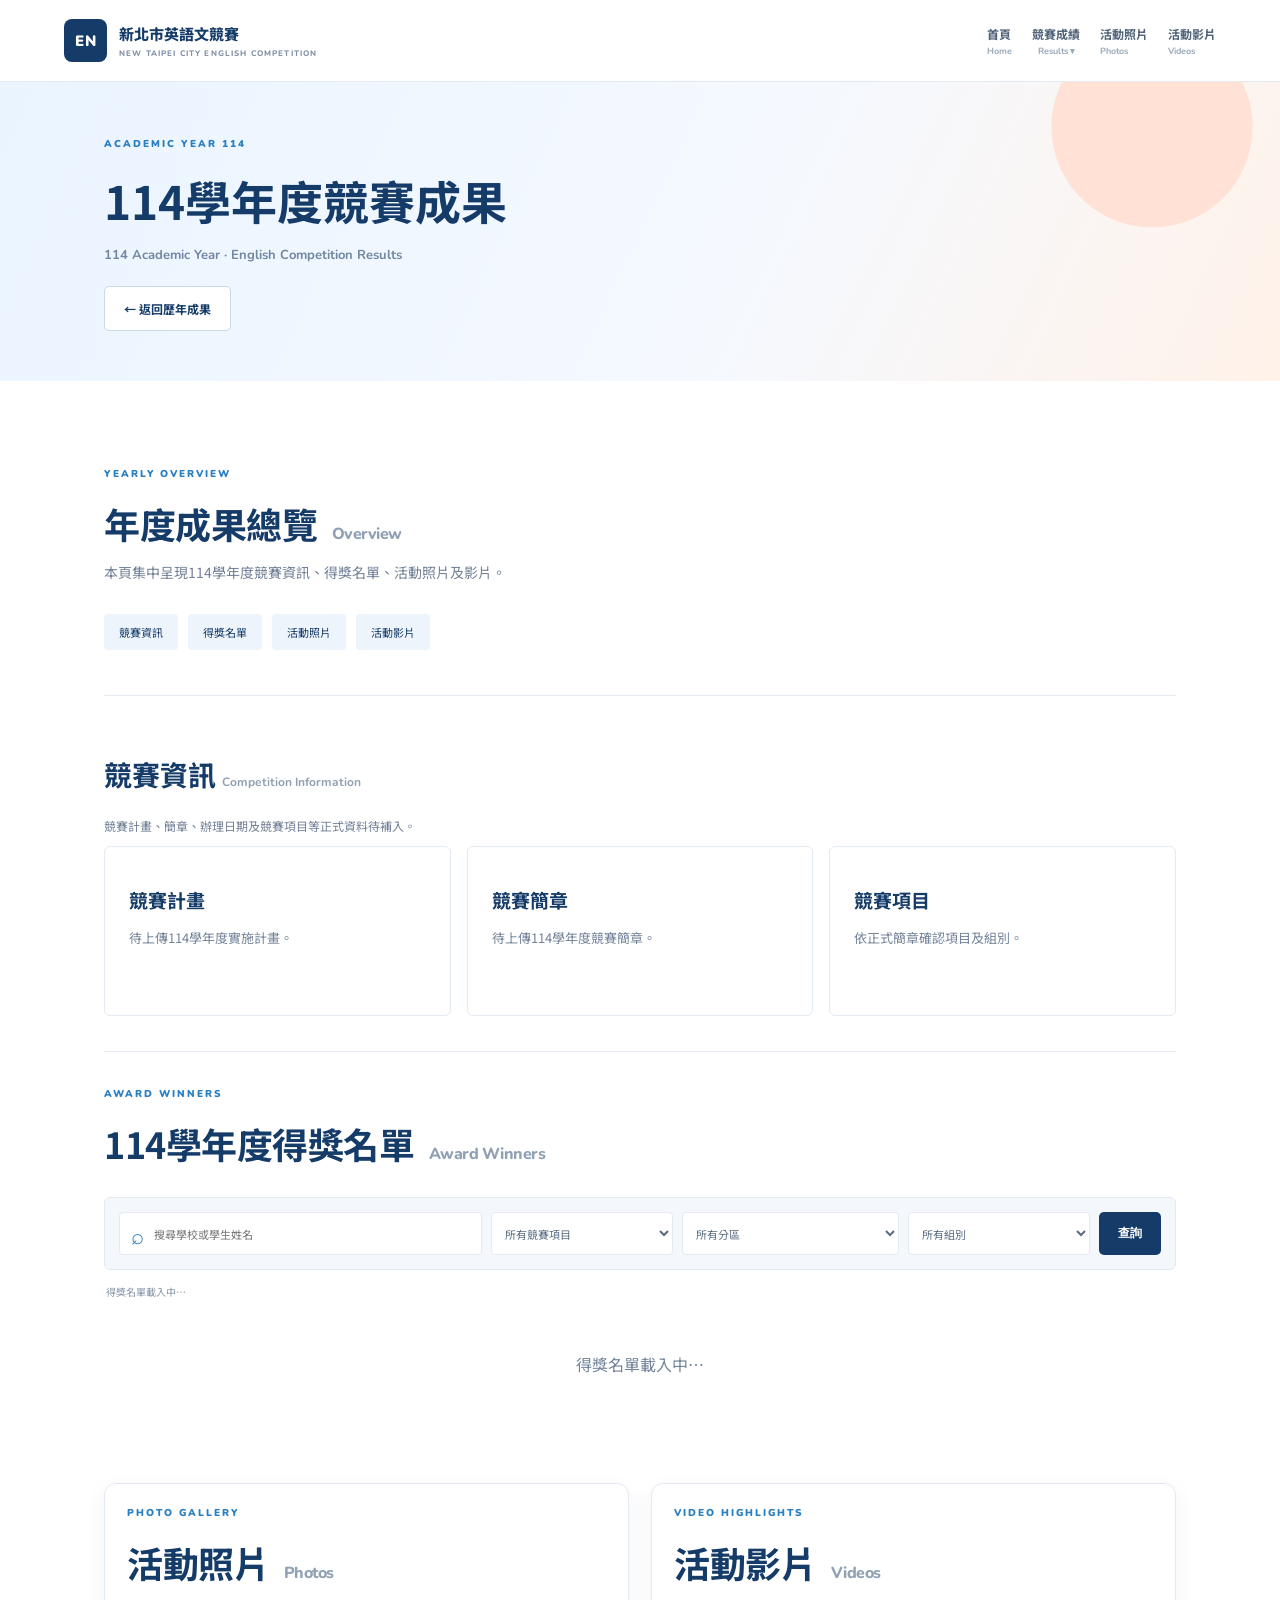
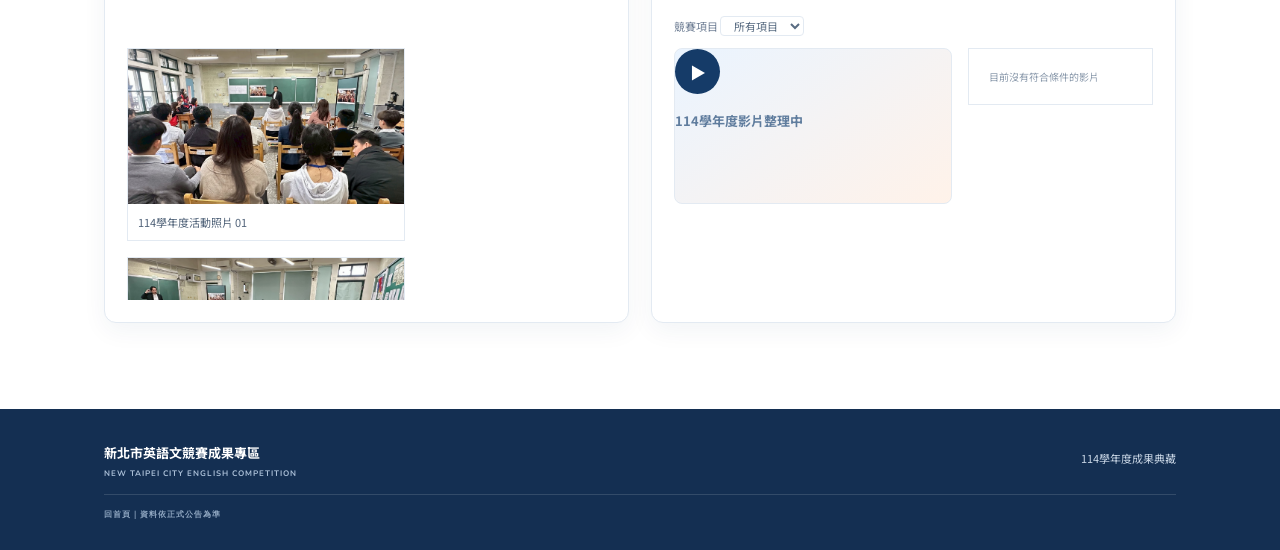
==== commit 9fc40f53: "Update index.html" ====
--- a/ntpc-english-competition-final/years/114/index.html
+++ b/ntpc-english-competition-final/years/114/index.html
@@ -1,16 +1,202 @@
+
 <!doctype html>
-<html lang="zh-Hant"><head><meta charset="utf-8"><meta name="viewport" content="width=device-width,initial-scale=1"><meta name="description" content="114學年度新北市英語文競賽成果"><title>114學年度競賽成果｜新北市英語文競賽</title><link rel="stylesheet" href="../../css/style.css"></head>
+<html lang="zh-Hant">
+<head>
+<meta charset="utf-8">
+<meta name="viewport" content="width=device-width,initial-scale=1">
+<meta name="description" content="114學年度新北市英語文競賽成果">
+<title>114學年度競賽成果｜新北市英語文競賽</title>
+<link rel="stylesheet" href="../../css/style.css">
+</head>
+
 <body>
-<header class="header"><a class="brand" href="../../index.html"><span class="brand-icon">EN</span><span class="brand-name">新北市英語文競賽<small>NEW TAIPEI CITY ENGLISH COMPETITION</small></span></a><button class="nav-toggle" id="navToggle" aria-label="開啟導覽選單">☰</button><nav class="nav" id="nav"><a href="../../index.html">首頁<small>Home</small></a><div class="nav-dropdown"><button class="nav-drop-button" id="resultsMenu">競賽成績 <small>Results ▾</small></button><div class="dropdown-panel"><a href="index.html">114學年度成果</a><a href="../115/index.html">115學年度競賽資訊</a><a href="../../archives/index.html">歷年成果總覽</a><a href="../../index.html#winners">跨年度得獎查詢</a></div></div><a href="../../index.html#photos">活動照片<small>Photos</small></a><a href="../../index.html#videos">活動影片<small>Videos</small></a></nav></header>
+
+<header class="header">
+  <a class="brand" href="../../index.html">
+    <span class="brand-icon">EN</span>
+    <span class="brand-name">
+      新北市英語文競賽
+      <small>NEW TAIPEI CITY ENGLISH COMPETITION</small>
+    </span>
+  </a>
+
+  <button class="nav-toggle" id="navToggle" aria-label="開啟導覽選單">☰</button>
+
+  <nav class="nav" id="nav">
+    <a href="../../index.html">首頁<small>Home</small></a>
+
+    <div class="nav-dropdown">
+      <button class="nav-drop-button" id="resultsMenu">
+        競賽成績 <small>Results ▾</small>
+      </button>
+      <div class="dropdown-panel">
+        <a href="index.html">114學年度成果</a>
+        <a href="../115/index.html">115學年度競賽資訊</a>
+        <a href="../../archives/index.html">歷年成果總覽</a>
+        <a href="../../index.html#winners">跨年度得獎查詢</a>
+      </div>
+    </div>
+
+    <a href="../../index.html#photos">活動照片<small>Photos</small></a>
+    <a href="../../index.html#videos">活動影片<small>Videos</small></a>
+  </nav>
+</header>
+
 <main>
-<section class="year-hero"><div class="section"><p class="eyebrow">ACADEMIC YEAR 114</p><h1>114學年度競賽成果</h1><p>114 Academic Year · English Competition Results</p><a class="button secondary" href="../../archives/index.html">← 返回歷年成果</a></div></section>
-<section class="section year-content">
- <div class="section-heading"><p class="eyebrow">YEARLY OVERVIEW</p><h2>年度成果總覽 <span>Overview</span></h2><p>本頁集中呈現114學年度競賽資訊、得獎名單、活動照片及影片。</p></div>
- <div class="year-shortcuts"><a href="#yearInfo">競賽資訊</a><a href="#yearWinners">得獎名單</a><a href="#yearPhotos">活動照片</a><a href="#yearVideos">活動影片</a></div>
- <section id="yearInfo" class="year-block"><h2>競賽資訊 <span>Competition Information</span></h2><p class="muted">競賽計畫、簡章、辦理日期及競賽項目等正式資料待補入。</p><div class="info-grid"><article class="info-card"><h3>競賽計畫</h3><p>待上傳114學年度實施計畫。</p></article><article class="info-card"><h3>競賽簡章</h3><p>待上傳114學年度競賽簡章。</p></article><article class="info-card"><h3>競賽項目</h3><p>依正式簡章確認項目及組別。</p></article></div></section>
- <section id="yearWinners" class="year-block"><div class="section-heading"><p class="eyebrow">AWARD WINNERS</p><h2>114學年度得獎名單 <span>Award Winners</span></h2></div><div class="search-panel"><label class="search-input"><span>⌕</span><input id="yearKeyword" type="search" placeholder="搜尋學校或學生姓名"></label><select id="yearCategory"><option value="">所有競賽項目</option></select><select id="yearDistrict"><option value="">所有分區</option></select><select id="yearLevel"><option value="">所有組別</option></select><button class="button export-button" id="yearSearch" type="button">查詢</button></div><div class="table-meta"><span id="yearMeta">正式名單整理中</span></div><div class="table-wrap"><table><thead><tr><th>競賽項目</th><th>組別</th><th>組次</th><th>分區</th><th>獎項</th><th>學校</th><th>作品名稱</th><th>得獎學生</th><th>指導老師</th></tr></thead><tbody id="yearWinnerBody"><tr><td colspan="9" class="empty">114學年度得獎名單整理中</td></tr></tbody></table></div></section>
- <div class="year-media-pair"><section id="yearPhotos" class="year-block"><div class="section-heading"><p class="eyebrow">PHOTO GALLERY</p><h2>活動照片 <span>Photos</span></h2></div><div class="photo-grid" id="yearPhotoGrid"></div></section>
- <section id="yearVideos" class="year-block"><div class="section-heading"><p class="eyebrow">VIDEO HIGHLIGHTS</p><h2>活動影片 <span>Videos</span></h2></div><label class="video-filter-label">競賽項目 <select id="yearVideoCategory"><option value="">所有項目</option></select></label><div class="video-layout"><div id="yearVideoFeature"><div class="video-placeholder"><span>▶</span><b>影片資料待整理</b></div></div><div class="video-list" id="yearVideoList"></div></div></section></div>
-</section>
-</main><footer class="footer"><div class="footer-inner"><div><strong>新北市英語文競賽成果專區</strong><small>NEW TAIPEI CITY ENGLISH COMPETITION</small></div><p>114學年度成果典藏</p><small class="copyright"><a href="../../index.html">回首頁</a>｜資料依正式公告為準</small></div></footer>
-<script src="../../js/year.js"></script></body></html>+
+  <section class="year-hero">
+    <div class="section">
+      <p class="eyebrow">ACADEMIC YEAR 114</p>
+      <h1>114學年度競賽成果</h1>
+      <p>114 Academic Year · English Competition Results</p>
+      <a class="button secondary" href="../../archives/index.html">
+        ← 返回歷年成果
+      </a>
+    </div>
+  </section>
+
+  <section class="section year-content">
+
+    <div class="section-heading">
+      <p class="eyebrow">YEARLY OVERVIEW</p>
+      <h2>年度成果總覽 <span>Overview</span></h2>
+      <p>本頁集中呈現114學年度競賽資訊、得獎名單、活動照片及影片。</p>
+    </div>
+
+    <div class="year-shortcuts">
+      <a href="#yearInfo">競賽資訊</a>
+      <a href="#yearWinners">得獎名單</a>
+      <a href="#yearPhotos">活動照片</a>
+      <a href="#yearVideos">活動影片</a>
+    </div>
+
+    <!-- 競賽資訊 -->
+    <section id="yearInfo" class="year-block">
+      <h2>競賽資訊 <span>Competition Information</span></h2>
+      <p class="muted">競賽計畫、簡章、辦理日期及競賽項目等正式資料待補入。</p>
+
+      <div class="info-grid">
+        <article class="info-card">
+          <h3>競賽計畫</h3>
+          <p>待上傳114學年度實施計畫。</p>
+        </article>
+
+        <article class="info-card">
+          <h3>競賽簡章</h3>
+          <p>待上傳114學年度競賽簡章。</p>
+        </article>
+
+        <article class="info-card">
+          <h3>競賽項目</h3>
+          <p>依正式簡章確認項目及組別。</p>
+        </article>
+      </div>
+    </section>
+
+    <!-- 得獎名單 -->
+    <section id="yearWinners" class="year-block">
+
+      <div class="section-heading">
+        <p class="eyebrow">AWARD WINNERS</p>
+        <h2>114學年度得獎名單 <span>Award Winners</span></h2>
+      </div>
+
+      <div class="search-panel">
+        <label class="search-input">
+          <span>⌕</span>
+          <input
+            id="yearKeyword"
+            type="search"
+            placeholder="搜尋學校或學生姓名">
+        </label>
+
+        <select id="yearCategory">
+          <option value="">所有競賽項目</option>
+        </select>
+
+        <select id="yearDistrict">
+          <option value="">所有分區</option>
+        </select>
+
+        <select id="yearLevel">
+          <option value="">所有組別</option>
+        </select>
+
+        <button class="button export-button" id="yearSearch" type="button">
+          查詢
+        </button>
+      </div>
+
+      <div class="table-meta">
+        <span id="yearMeta">得獎名單載入中…</span>
+      </div>
+
+      <!-- 由 year.js 動態產生競賽項目下拉選單 -->
+      <div id="yearWinnerAccordion" class="winner-accordion">
+        <div class="empty">得獎名單載入中…</div>
+      </div>
+
+    </section>
+
+    <!-- 活動照片與影片 -->
+    <div class="year-media-pair">
+
+      <section id="yearPhotos" class="year-block">
+        <div class="section-heading">
+          <p class="eyebrow">PHOTO GALLERY</p>
+          <h2>活動照片 <span>Photos</span></h2>
+        </div>
+
+        <div class="photo-grid" id="yearPhotoGrid"></div>
+      </section>
+
+      <section id="yearVideos" class="year-block">
+        <div class="section-heading">
+          <p class="eyebrow">VIDEO HIGHLIGHTS</p>
+          <h2>活動影片 <span>Videos</span></h2>
+        </div>
+
+        <label class="video-filter-label">
+          競賽項目
+          <select id="yearVideoCategory">
+            <option value="">所有項目</option>
+          </select>
+        </label>
+
+        <div class="video-layout">
+          <div id="yearVideoFeature">
+            <div class="video-placeholder">
+              <span>▶</span>
+              <b>影片資料待整理</b>
+            </div>
+          </div>
+
+          <div class="video-list" id="yearVideoList"></div>
+        </div>
+      </section>
+
+    </div>
+
+  </section>
+
+</main>
+
+<footer class="footer">
+  <div class="footer-inner">
+    <div>
+      <strong>新北市英語文競賽成果專區</strong>
+      <small>NEW TAIPEI CITY ENGLISH COMPETITION</small>
+    </div>
+
+    <p>114學年度成果典藏</p>
+
+    <small class="copyright">
+      <a href="../../index.html">回首頁</a>｜資料依正式公告為準
+    </small>
+  </div>
+</footer>
+
+<script src="../../js/year.js"></script>
+
+</body>
+</html>
